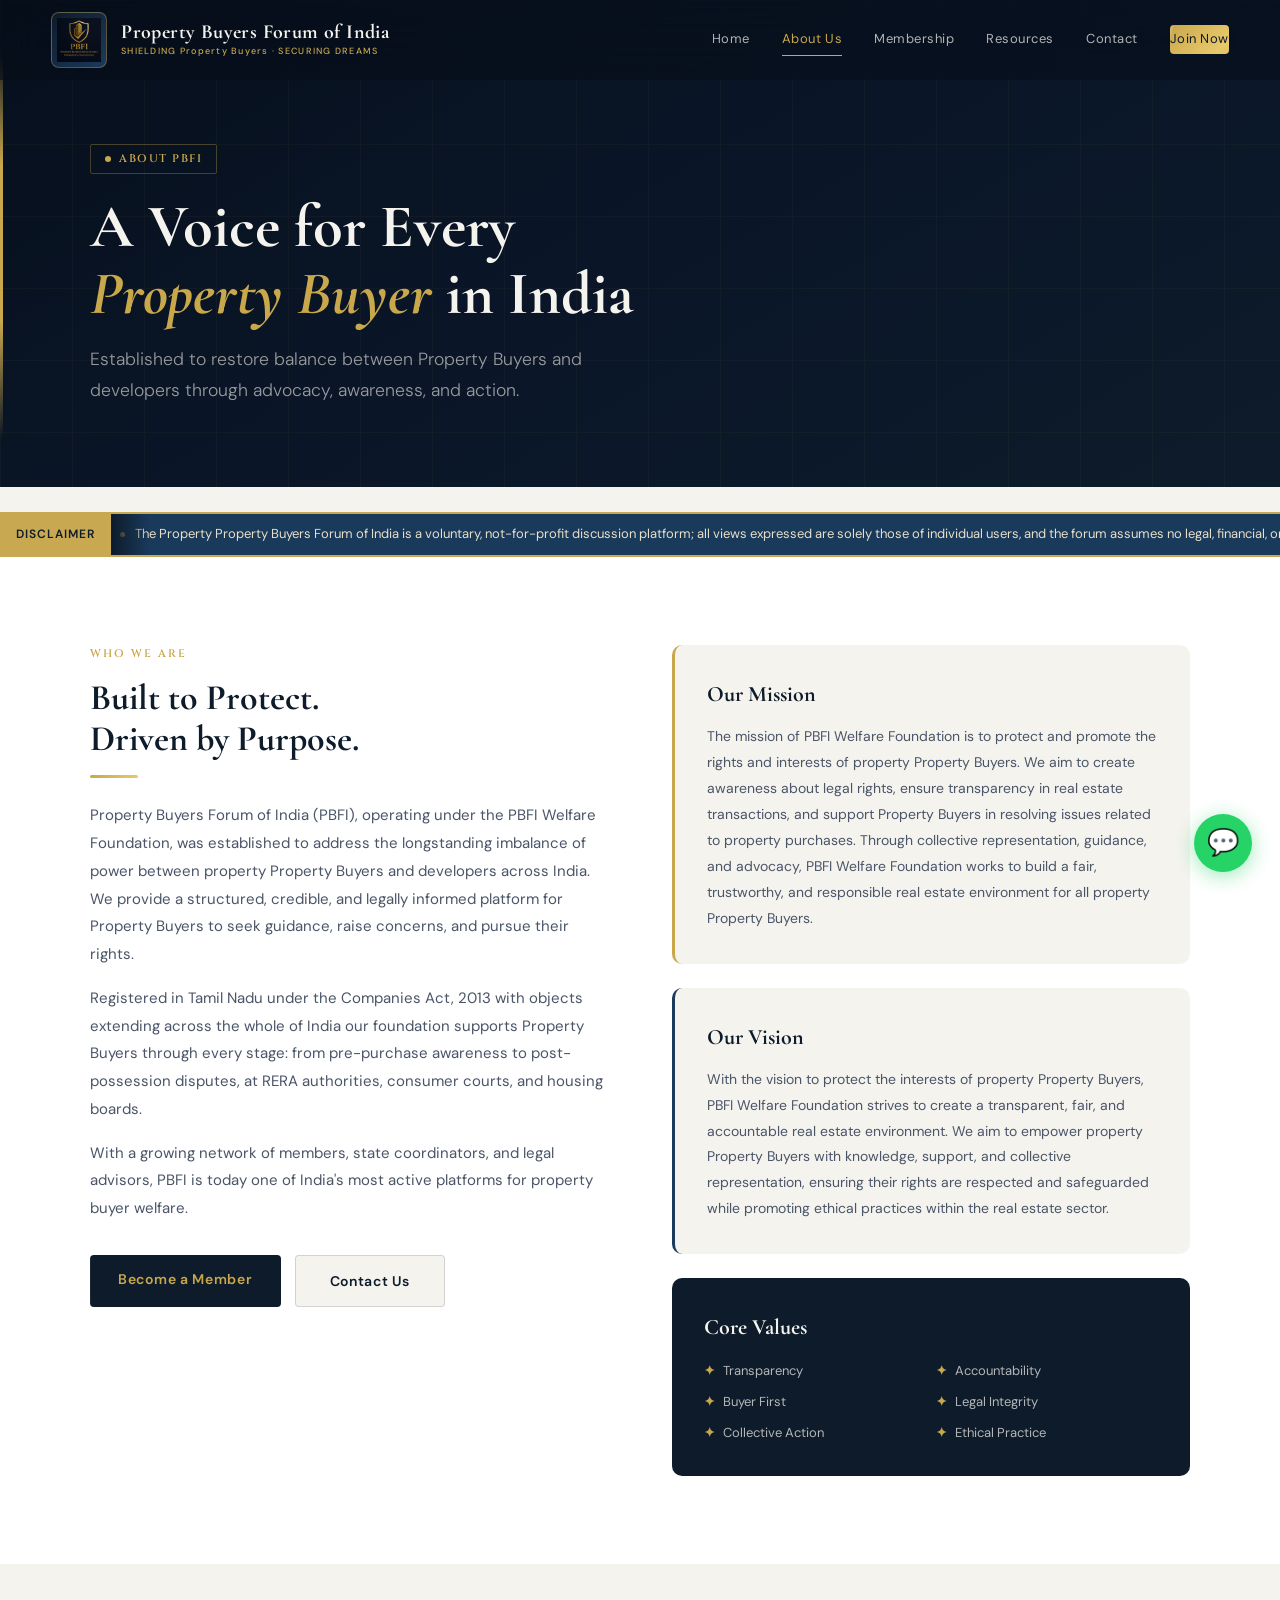
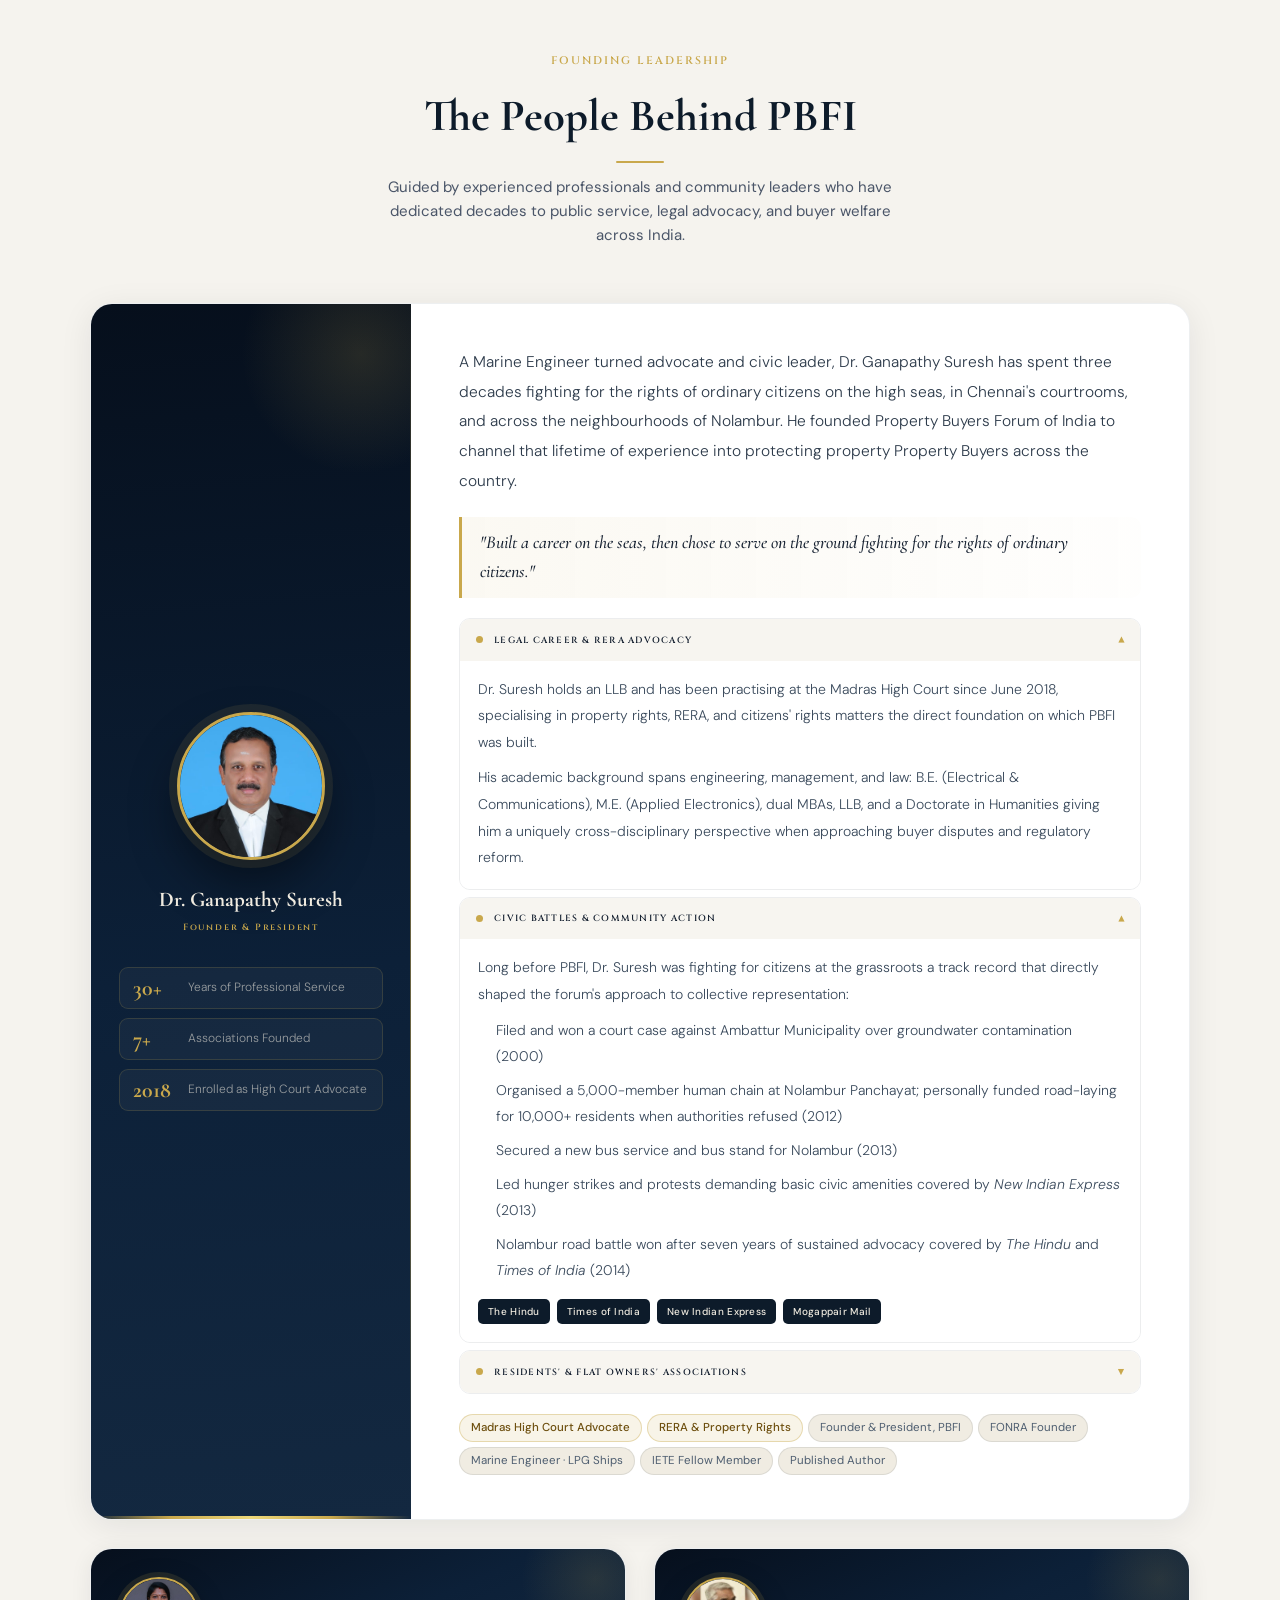
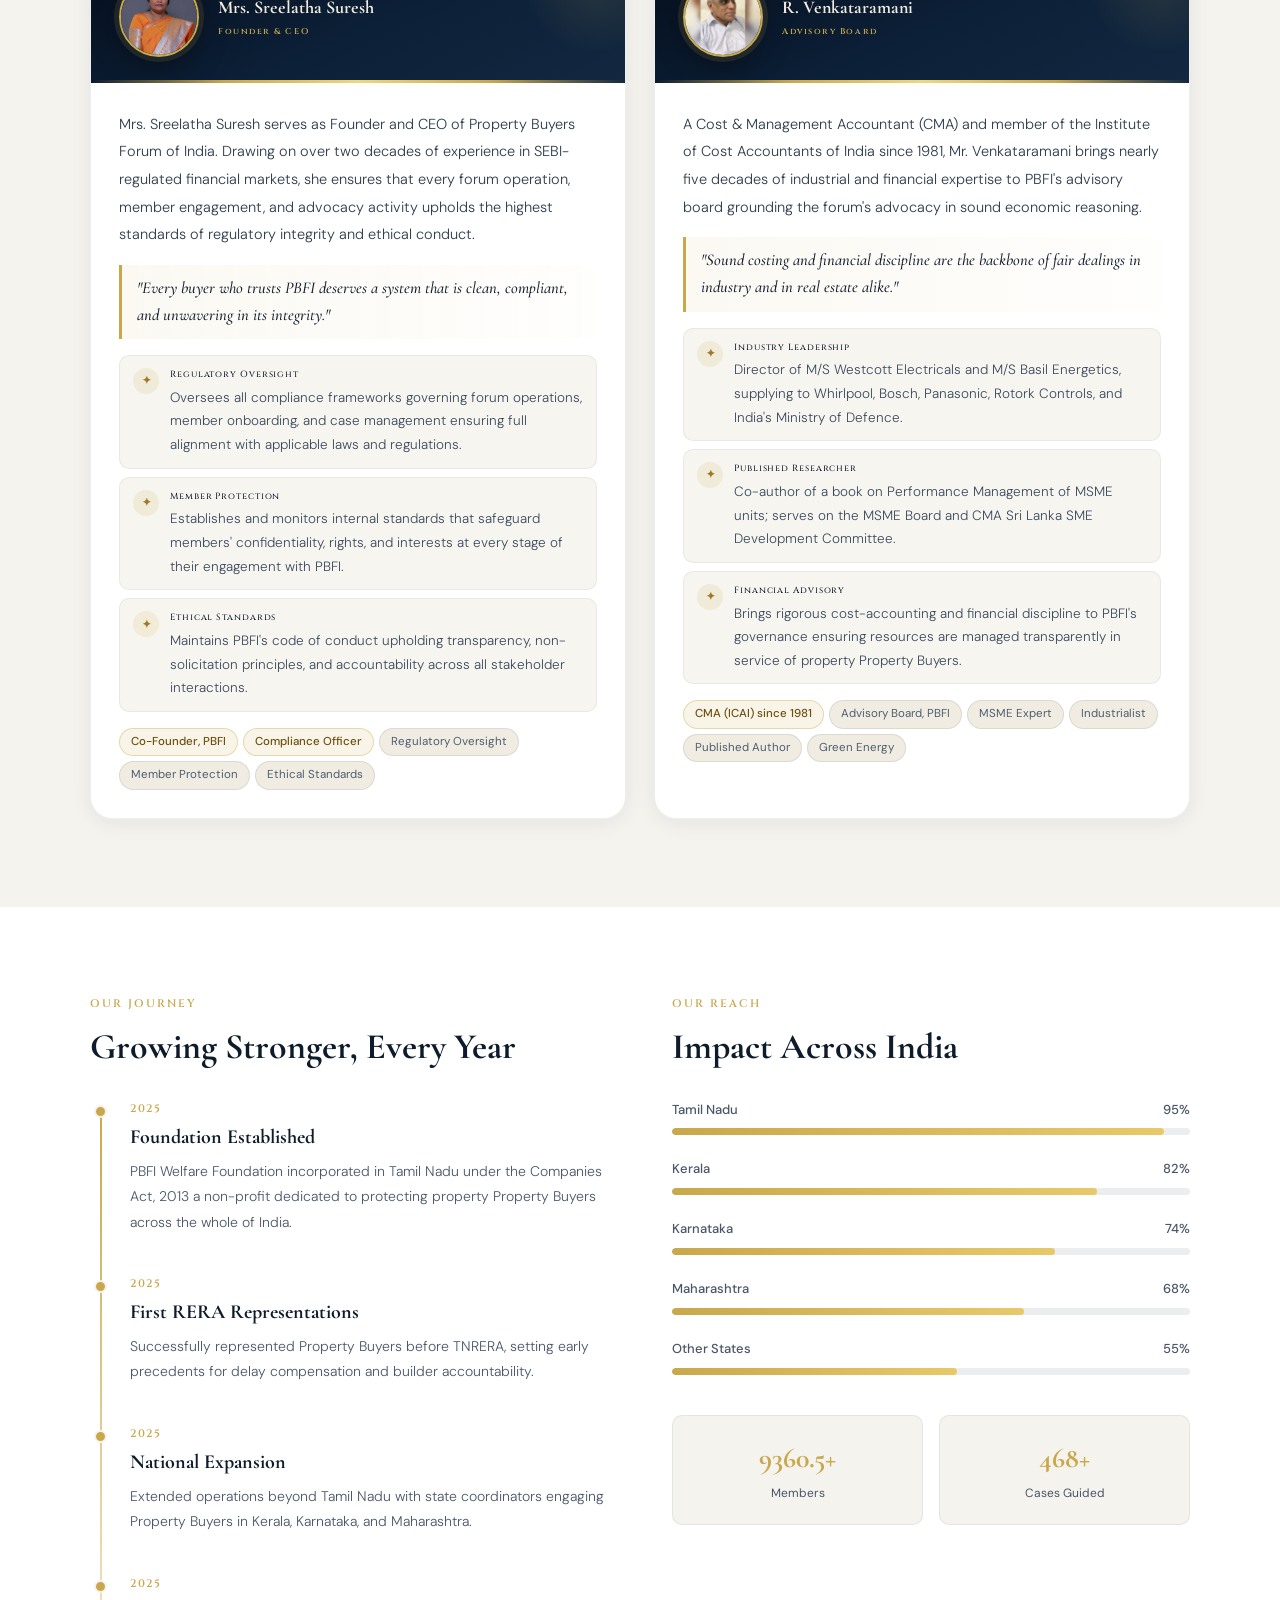
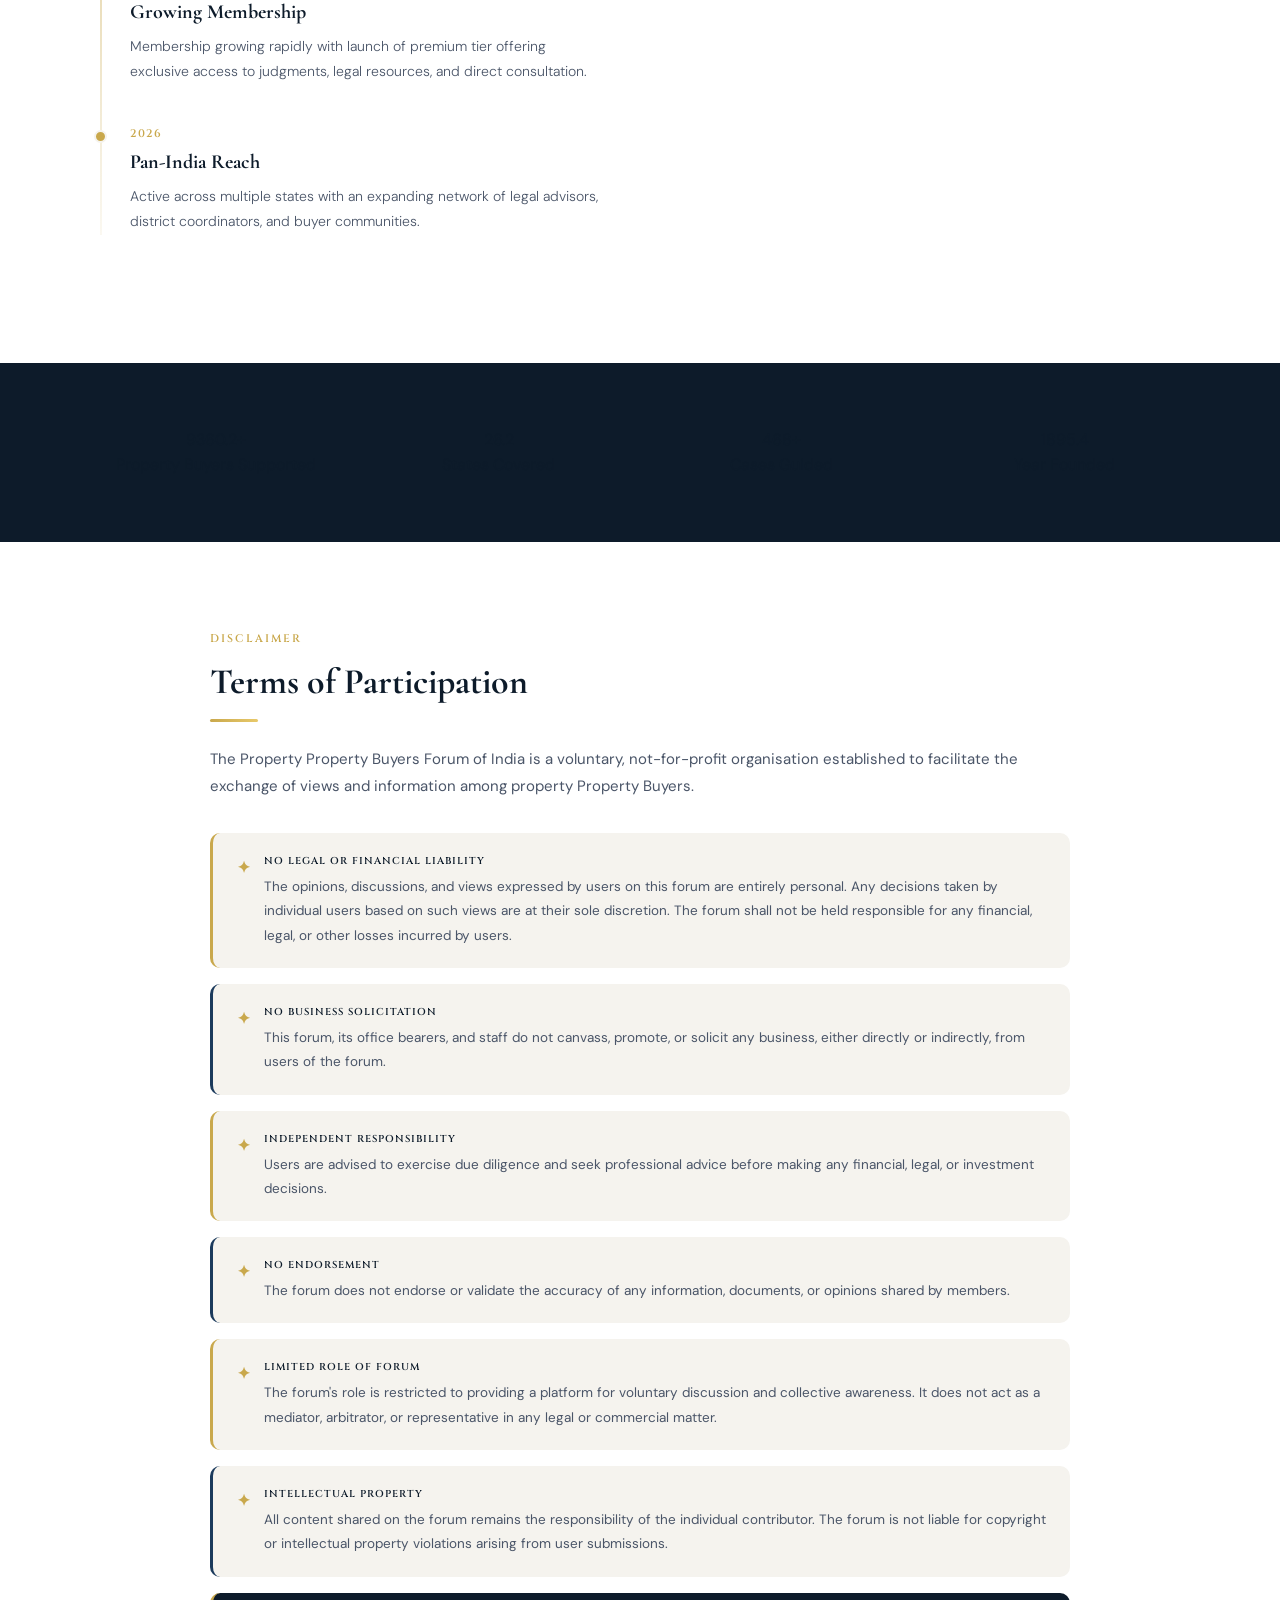
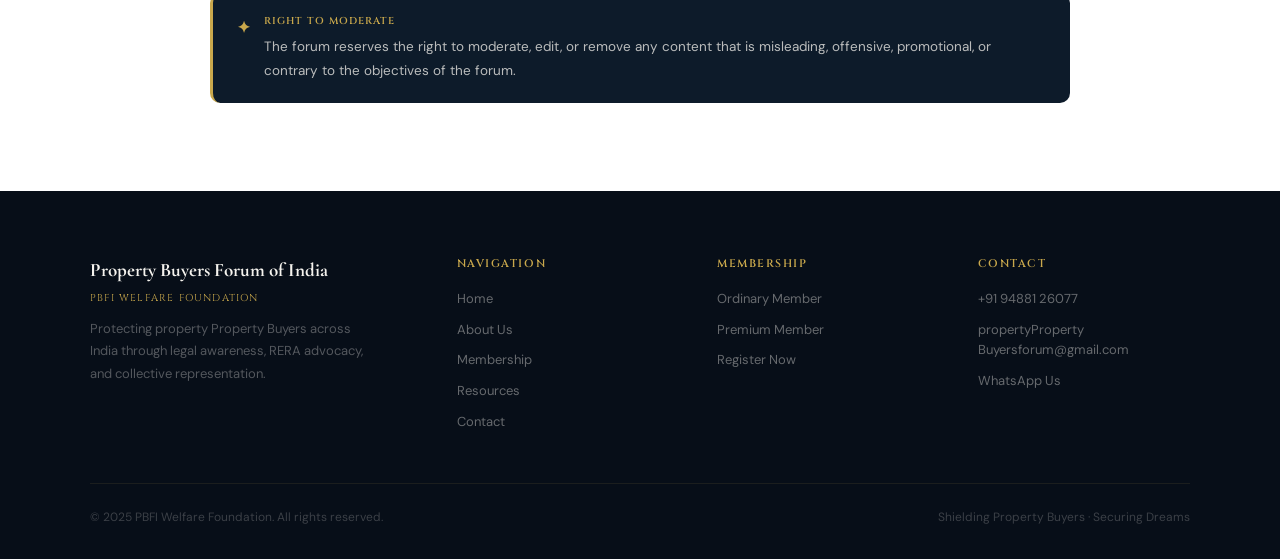
==== about.html @ b0cf288b "fix logo path" ====
<!DOCTYPE html>
<html lang="en">
<head>
  <meta charset="UTF-8">
  <meta name="viewport" content="width=device-width,initial-scale=1.0">
  <title>About Us  Property Buyers Forum of India | Our Mission, Vision & Leadership</title>
  <meta name="description" content="Learn about Property Buyers Forum of India (PBFI)  our mission to protect property Property Buyers, our founding leadership Dr. G. Suresh and Mrs. Sreelatha Suresh, and our journey since 2025.">
  <meta name="keywords" content="Property Buyers forum india about, PBFI founders, property buyer advocacy India, PBFI welfare foundation, Dr G Suresh, Sreelatha Suresh, RERA advocacy">
  <meta name="author" content="PBFI Welfare Foundation">
  <meta name="robots" content="index, follow">
  <link rel="canonical" href="https://www.Property Buyersforumofindia.org/about.html">
  <meta property="og:type" content="website">
  <meta property="og:title" content="About Property Buyers Forum of India  Our Mission & Leadership">
  <meta property="og:description" content="Established to restore balance between Property Buyers and developers  through advocacy, awareness, and action.">
  <meta property="og:url" content="https://www.Property Buyersforumofindia.org/about.html">
  <meta property="og:image" content="https://www.Property Buyersforumofindia.org/images/logo.png">
  <script type="application/ld+json">
  {"@context":"https://schema.org","@type":"AboutPage","name":"About Property Buyers Forum of India","url":"https://www.Property Buyersforumofindia.org/about.html","description":"Learn about PBFI's mission, vision, founding leadership, and journey to protect property Property Buyers across India.","mainEntity":{"@type":"Organization","name":"Property Buyers Forum of India","foundingDate":"2025","founders":[{"@type":"Person","name":"Dr. G. Suresh","jobTitle":"Founder & President"},{"@type":"Person","name":"Mrs. Sreelatha Suresh","jobTitle":"Founder & CEO"}]}}
  </script>

  <link rel="preconnect" href="https://fonts.googleapis.com">
  <link rel="preconnect" href="https://fonts.gstatic.com" crossorigin>
  <link href="https://fonts.googleapis.com/css2?family=Cormorant+Garamond:ital,wght@0,400;0,500;0,600;0,700;1,400;1,600&family=Cinzel:wght@400;600;700&family=DM+Sans:ital,opsz,wght@0,9..40,300;0,9..40,400;0,9..40,500;1,9..40,300&display=swap" rel="stylesheet">

  <link rel="stylesheet" href="style.css">

  <style>

    /* ── PROGRESS BARS ── */
    .progress-wrap { margin-bottom: 1.5rem; }
    .progress-label { display: flex; justify-content: space-between; font-size: 13px; color: #4A5568; margin-bottom: 8px; font-weight: 500; }
    .progress-track { height: 7px; background: rgba(13,27,42,0.08); border-radius: 4px; overflow: hidden; }
    .progress-bar-fill { height: 100%; border-radius: 4px; width: 0; background: linear-gradient(90deg, #C9A84C, #E8C96A); transition: width 1.6s ease; }

    /* ── TIMELINE ── */
    .timeline { position: relative; padding-left: 2.5rem; }
    .timeline::before { content: ''; position: absolute; left: 10px; top: 8px; bottom: 0; width: 2px; background: linear-gradient(180deg, #C9A84C 0%, rgba(201,168,76,0.08) 100%); }
    .timeline-item { position: relative; margin-bottom: 2.5rem; }
    .timeline-dot { position: absolute; left: -2.28rem; top: 5px; width: 13px; height: 13px; border-radius: 50%; background: #C9A84C; border: 2px solid #F5F3EE; }
    .timeline-year { font-family: 'Cinzel', serif; font-size: 11px; color: #C9A84C; font-weight: 600; letter-spacing: 0.1em; margin-bottom: 4px; }
    .timeline-title { font-family: 'Cormorant Garamond', serif; font-size: 20px; font-weight: 700; color: #0D1B2A; margin-bottom: 6px; }
    .timeline-text { font-family: 'DM Sans', sans-serif; font-size: 14px; font-weight: 300; color: #4A5568; line-height: 1.8; }

    /* ════════════════════════════════════════
       LEADERSHIP  COMPLETE REDESIGN
    ════════════════════════════════════════ */

    .leadership-wrap {
      max-width: 1160px;
      margin: 0 auto;
    }

    /* ─ DR. SURESH: Full-width featured card ─ */
    .card-featured {
      display: grid;
      grid-template-columns: 320px 1fr;
      background: #fff;
      border-radius: 22px;
      overflow: hidden;
      border: 1px solid rgba(13,27,42,0.07);
      box-shadow: 0 6px 32px rgba(13,27,42,0.08);
      margin-bottom: 1.75rem;
      transition: box-shadow 0.45s, transform 0.45s;
    }
    .card-featured:hover {
      box-shadow: 0 24px 64px rgba(13,27,42,0.16);
      transform: translateY(-4px);
    }

    /* Dark left panel */
    .cf-left {
      background: linear-gradient(175deg, #060F1C 0%, #0C2038 55%, #132840 100%);
      display: flex;
      flex-direction: column;
      align-items: center;
      justify-content: center;
      padding: 3rem 1.75rem;
      position: relative;
      overflow: hidden;
    }
    .cf-left::before {
      content: '';
      position: absolute;
      top: -80px; right: -80px;
      width: 260px; height: 260px;
      border-radius: 50%;
      background: radial-gradient(circle, rgba(201,168,76,0.16) 0%, transparent 65%);
      pointer-events: none;
    }
    .cf-left::after {
      content: '';
      position: absolute;
      right: 0; top: 0; bottom: 0;
      width: 1px;
      background: linear-gradient(180deg, transparent 0%, rgba(201,168,76,0.5) 30%, rgba(201,168,76,0.5) 70%, transparent 100%);
    }

    /* Gold bottom bar on featured */
    .cf-left-bar {
      position: absolute;
      bottom: 0; left: 0; right: 0;
      height: 3px;
      background: linear-gradient(90deg, transparent, #C9A84C, #EDD87A, #C9A84C, transparent);
    }

    .cf-photo {
      width: 148px;
      height: 148px;
      border-radius: 50%;
      border: 3px solid #C9A84C;
      overflow: hidden;
      position: relative; z-index: 1;
      box-shadow: 0 0 0 8px rgba(201,168,76,0.1), 0 24px 48px rgba(0,0,0,0.45);
      margin-bottom: 1.6rem;
      transition: transform 0.45s, box-shadow 0.45s;
    }
    .card-featured:hover .cf-photo {
      transform: scale(1.05);
      box-shadow: 0 0 0 8px rgba(201,168,76,0.22), 0 28px 56px rgba(0,0,0,0.55);
    }
    .cf-photo img { width: 100%; height: 100%; object-fit: cover; object-position: center top; }

    .cf-name {
      font-family: 'Cormorant Garamond', serif;
      font-size: 21px;
      font-weight: 700;
      color: #F0EBE0;
      text-align: center;
      line-height: 1.3;
      margin-bottom: 7px;
      position: relative; z-index: 1;
    }
    .cf-role {
      font-family: 'Cinzel', serif;
      font-size: 9px;
      font-weight: 600;
      letter-spacing: 0.2em;
      color: #C9A84C;
      text-align: center;
      margin-bottom: 2rem;
      position: relative; z-index: 1;
    }

    .cf-stats {
      display: flex;
      flex-direction: column;
      gap: 9px;
      width: 100%;
      position: relative; z-index: 1;
    }
    .cf-stat {
      display: flex;
      align-items: center;
      gap: 11px;
      background: rgba(255,255,255,0.04);
      border: 1px solid rgba(201,168,76,0.18);
      border-radius: 9px;
      padding: 9px 13px;
    }
    .cf-stat-val {
      font-family: 'Cormorant Garamond', serif;
      font-size: 22px;
      font-weight: 700;
      color: #C9A84C;
      min-width: 44px;
      line-height: 1;
    }
    .cf-stat-lbl {
      font-family: 'DM Sans', sans-serif;
      font-size: 12px;
      font-weight: 300;
      color: rgba(240,235,224,0.6);
      line-height: 1.4;
    }

    /* Right content panel */
    .cf-right {
      padding: 2.75rem 3rem;
      display: flex;
      flex-direction: column;
      gap: 1.25rem;
    }

    .cf-intro {
      font-family: 'DM Sans', sans-serif;
      font-size: 15.5px;
      font-weight: 300;
      color: #2C3A4A;
      line-height: 1.92;
      margin: 0;
    }

    .cf-pull {
      border-left: 3px solid #C9A84C;
      padding: 11px 18px;
      background: linear-gradient(90deg, rgba(201,168,76,0.07), rgba(201,168,76,0.01));
      border-radius: 0 10px 10px 0;
      font-family: 'Cormorant Garamond', serif;
      font-size: 18px;
      font-weight: 500;
      font-style: italic;
      color: #152030;
      line-height: 1.65;
      margin: 0;
    }

    /* Accordion */
    .acc-wrap { display: flex; flex-direction: column; gap: 7px; margin: 0; }

    .acc-item {
      border: 1px solid rgba(13,27,42,0.08);
      border-radius: 11px;
      overflow: hidden;
    }
    .acc-header {
      display: flex;
      align-items: center;
      gap: 11px;
      padding: 12px 16px;
      background: #F7F5F0;
      cursor: pointer;
      user-select: none;
      transition: background 0.2s;
    }
    .acc-header:hover { background: #EEE9DC; }

    .acc-dot {
      width: 7px; height: 7px;
      border-radius: 50%;
      background: #C9A84C;
      flex-shrink: 0;
    }
    .acc-title {
      font-family: 'Cinzel', serif;
      font-size: 9px;
      font-weight: 600;
      letter-spacing: 0.14em;
      color: #152030;
      flex: 1;
    }
    .acc-chevron {
      font-size: 11px;
      color: #C9A84C;
      font-weight: 700;
      transition: transform 0.35s ease;
      display: inline-block;
    }
    .acc-chevron.open { transform: rotate(180deg); }

    .acc-body {
      max-height: 0;
      overflow: hidden;
      transition: max-height 0.42s ease;
      background: #fff;
    }
    .acc-body.open { max-height: 700px; }

    .acc-inner {
      padding: 15px 18px 18px;
      font-family: 'DM Sans', sans-serif;
      font-size: 14px;
      font-weight: 300;
      color: #3A4A5C;
      line-height: 1.9;
    }
    .acc-inner ul { margin: 8px 0 0 18px; padding: 0; }
    .acc-inner ul li { margin-bottom: 7px; }
    .acc-inner p { margin: 0 0 9px; }
    .acc-inner p:last-child { margin: 0; }
    .acc-inner strong { font-weight: 500; color: #152030; }
    .acc-inner em { font-style: italic; }

    .mbadge {
      display: inline-block;
      font-family: 'DM Sans', sans-serif;
      font-size: 10px;
      font-weight: 500;
      padding: 3px 10px;
      border-radius: 5px;
      background: #0D1B2A;
      color: #F0EBE0;
      margin: 3px 3px 0 0;
      letter-spacing: 0.03em;
    }

    /* Tags */
    .tag-row { display: flex; flex-wrap: wrap; gap: 5px; margin: 0; }
    .tag {
      font-family: 'DM Sans', sans-serif;
      font-size: 11.5px;
      font-weight: 400;
      padding: 4px 11px;
      border-radius: 20px;
      background: #F0ECE2;
      color: #4E5E70;
      border: 1px solid rgba(13,27,42,0.09);
    }
    .tag-gold {
      background: rgba(201,168,76,0.13);
      color: #6E5010;
      border-color: rgba(201,168,76,0.38);
      font-weight: 500;
    }

    /* ─ LOWER ROW: side-by-side cards ─ */
    .cards-row {
      display: grid;
      grid-template-columns: 1fr 1fr;
      gap: 1.75rem;
    }

    .card-side {
      background: #fff;
      border-radius: 22px;
      overflow: hidden;
      border: 1px solid rgba(13,27,42,0.07);
      box-shadow: 0 4px 22px rgba(13,27,42,0.07);
      display: flex;
      flex-direction: column;
      transition: box-shadow 0.45s, transform 0.45s;
    }
    .card-side:hover {
      box-shadow: 0 18px 52px rgba(13,27,42,0.15);
      transform: translateY(-4px);
    }

    /* Top dark band */
    .cs-top {
      background: linear-gradient(155deg, #060F1C 0%, #0C2038 55%, #132840 100%);
      padding: 1.75rem 1.75rem 1.6rem;
      display: flex;
      align-items: center;
      gap: 1.2rem;
      position: relative;
      overflow: hidden;
    }
    .cs-top::before {
      content: '';
      position: absolute;
      top: -50px; right: -50px;
      width: 160px; height: 160px;
      border-radius: 50%;
      background: radial-gradient(circle, rgba(201,168,76,0.14) 0%, transparent 65%);
      pointer-events: none;
    }
    .cs-top::after {
      content: '';
      position: absolute;
      bottom: 0; left: 0; right: 0;
      height: 3px;
      background: linear-gradient(90deg, transparent, #C9A84C, #EDD87A, #C9A84C, transparent);
    }

    .cs-photo {
      width: 80px; height: 80px;
      border-radius: 50%;
      border: 2.5px solid #C9A84C;
      overflow: hidden;
      flex-shrink: 0;
      box-shadow: 0 0 0 5px rgba(201,168,76,0.13), 0 10px 28px rgba(0,0,0,0.38);
      position: relative; z-index: 1;
      transition: transform 0.45s, box-shadow 0.45s;
    }
    .card-side:hover .cs-photo {
      transform: scale(1.07);
      box-shadow: 0 0 0 5px rgba(201,168,76,0.28), 0 14px 32px rgba(0,0,0,0.5);
    }
    .cs-photo img { width: 100%; height: 100%; object-fit: cover; object-position: center top; }
    .cs-photo span { display: flex; align-items: center; justify-content: center; width: 100%; height: 100%; font-family: 'Cormorant Garamond', serif; font-size: 26px; font-weight: 700; color: #C9A84C; }

    .cs-nameblock { position: relative; z-index: 1; }
    .cs-name {
      font-family: 'Cormorant Garamond', serif;
      font-size: 18px;
      font-weight: 700;
      color: #F0EBE0;
      line-height: 1.3;
      margin-bottom: 6px;
    }
    .cs-role {
      font-family: 'Cinzel', serif;
      font-size: 8.5px;
      font-weight: 600;
      letter-spacing: 0.18em;
      color: #C9A84C;
    }

    /* Body */
    .cs-body {
      padding: 1.75rem;
      display: flex;
      flex-direction: column;
      gap: 1rem;
      flex: 1;
    }

    .cs-bio {
      font-family: 'DM Sans', sans-serif;
      font-size: 14.5px;
      font-weight: 300;
      color: #2C3A4A;
      line-height: 1.9;
      margin: 0;
    }

    .cs-pull {
      border-left: 3px solid #C9A84C;
      padding: 10px 15px;
      background: linear-gradient(90deg, rgba(201,168,76,0.07), rgba(201,168,76,0.01));
      border-radius: 0 9px 9px 0;
      font-family: 'Cormorant Garamond', serif;
      font-size: 16.5px;
      font-weight: 500;
      font-style: italic;
      color: #152030;
      line-height: 1.65;
    }

    /* Highlight bullets */
    .cs-highlights { display: flex; flex-direction: column; gap: 8px; }

    .hl-row {
      display: flex;
      align-items: flex-start;
      gap: 11px;
      padding: 11px 13px;
      background: #F7F5F0;
      border-radius: 10px;
      border: 1px solid rgba(13,27,42,0.06);
    }
    .hl-icon {
      width: 26px; height: 26px;
      border-radius: 50%;
      background: rgba(201,168,76,0.14);
      display: flex;
      align-items: center;
      justify-content: center;
      flex-shrink: 0;
      font-size: 11px;
      color: #A07828;
      font-weight: 700;
      margin-top: 1px;
    }
    .hl-text {
      font-family: 'DM Sans', sans-serif;
      font-size: 13.5px;
      font-weight: 300;
      color: #3A4A5C;
      line-height: 1.75;
    }
    .hl-text strong {
      font-weight: 500;
      color: #152030;
      display: block;
      font-family: 'Cinzel', serif;
      font-size: 9px;
      letter-spacing: 0.1em;
      margin-bottom: 3px;
    }

    /* Responsive */
    @media (max-width: 960px) {
      .card-featured { grid-template-columns: 1fr; }
      .cf-left { padding: 2rem 1.75rem; flex-direction: row; justify-content: flex-start; gap: 1.5rem; }
      .cf-left::after { display: none; }
      .cf-left-bar { display: none; }
      .cf-photo { width: 90px; height: 90px; margin-bottom: 0; }
      .cf-name { text-align: left; font-size: 18px; }
      .cf-role { text-align: left; margin-bottom: 0; }
      .cf-stats { display: none; }
      .cf-right { padding: 1.75rem; }
      .cards-row { grid-template-columns: 1fr; }
    }
  </style>
</head>
<body>

<div id="page-transition">
  <div class="pt-logo"><img src="./images/logo.png" alt="PBFI Logo"></div>
  <div class="pt-text">SHIELDING Property Buyers · SECURING DREAMS</div>
</div>

<nav class="navbar">
  <a href="index.html" class="navbar-logo">
    <div class="navbar-logo-icon"><img src="./images/logo.png" alt="Property Buyers Forum of India Logo"></div>
    <div>
      <div class="navbar-brand-name">Property Buyers Forum of India</div>
      <div class="navbar-brand-tag">SHIELDING Property Buyers · SECURING DREAMS</div>
    </div>
  </a>
  <div class="navbar-links">
    <a href="index.html">Home</a>
    <a href="about.html" class="active">About Us</a>
    <a href="membership.html">Membership</a>
    <a href="resources.html">Resources</a>
    <a href="contact.html">Contact</a>
    <a href="membership.html" class="navbar-cta">Join Now</a>
  </div>
</nav>

<!-- PAGE HERO -->
<div class="page-hero">
  <div class="page-hero-bg"></div>
  <div class="page-hero-bar"></div>
  <div class="page-hero-inner">
    <div class="page-hero-eyebrow fade-in"><span></span><p>ABOUT PBFI</p></div>
    <h1 class="fade-up delay-1">A Voice for Every<br><em>Property Buyer</em> in India</h1>
    <p class="subtitle fade-up delay-2">Established to restore balance between Property Buyers and developers  through advocacy, awareness, and action.</p>
  </div>
</div>
<br>
<style>
  .ticker-wrap {
    width: 100%;
    background: #1a3a5c;
    border-top: 2px solid #c8a951;
    border-bottom: 2px solid #c8a951;
    padding: 10px 0;
    overflow: hidden;
    position: relative;
  }
  .ticker-label {
    position: absolute;
    left: 0; top: 0;
    height: 100%;
    background: #c8a951;
    color: #0D1B2A;
    font-size: 12px;
    font-weight: 600;
    letter-spacing: 0.08em;
    padding: 0 16px;
    display: flex;
    align-items: center;
    z-index: 2;
    text-transform: uppercase;
    white-space: nowrap;
  }
  .ticker-fade-left {
    position: absolute;
    left: 110px; top: 0;
    width: 40px; height: 100%;
    background: linear-gradient(to right, #0D1B2A, transparent);
    z-index: 1;
  }
  .ticker-track {
    display: flex;
    white-space: nowrap;
    animation: ticker-scroll 8s linear infinite;
    padding-left: 120px;
  }
  .ticker-track:hover { animation-play-state: paused; }
  .ticker-text {
    font-size: 13px;
    color: #e8dfc8;
    padding-right: 80px;
    display: inline-flex;
    align-items: center;
  }
  .ticker-dot {
    display: inline-block;
    width: 5px; height: 5px;
    background: #c8a951;
    border-radius: 50%;
    margin-right: 10px;
    flex-shrink: 0;
  }
  @keyframes ticker-scroll {
    0%   { transform: translateX(0); }
    100% { transform: translateX(-50%); }
  }
</style>

<div class="ticker-wrap">
  <div class="ticker-label">Disclaimer</div>
  <div class="ticker-fade-left"></div>
  <div class="ticker-track">
    <span class="ticker-text">
      <span class="ticker-dot"></span>
      The Property Property Buyers Forum of India is a voluntary, not-for-profit discussion platform; all views expressed are solely those of individual users, and the forum assumes no legal, financial, or other liability arising from reliance on such information.
    </span>
    <span class="ticker-text">
      <span class="ticker-dot"></span>
      The Property Property Buyers Forum of India is a voluntary, not-for-profit discussion platform; all views expressed are solely those of individual users, and the forum assumes no legal, financial, or other liability arising from reliance on such information.
    </span>
  </div>
</div>
<!-- WHO WE ARE -->
<section class="section section-white">
  <div class="section-inner">
    <div class="grid-2" style="align-items:start;gap:4rem">
      <div class="reveal reveal-left">
        <span style="font-family:'Cinzel',serif;color:#C9A84C;font-size:11px;letter-spacing:0.18em;font-weight:600;display:block;margin-bottom:14px">WHO WE ARE</span>
        <h2 style="font-family:'Cormorant Garamond',serif;font-size:clamp(1.8rem,2.8vw,2.6rem);margin-bottom:1rem;line-height:1.15">Built to Protect.<br>Driven by Purpose.</h2>
        <div class="gold-divider"></div>
        <p style="font-size:15px;color:#4A5568;line-height:1.85;margin-bottom:1rem">Property Buyers Forum of India (PBFI), operating under the PBFI Welfare Foundation, was established to address the longstanding imbalance of power between property Property Buyers and developers across India. We provide a structured, credible, and legally informed platform for Property Buyers to seek guidance, raise concerns, and pursue their rights.</p>
        <p style="font-size:15px;color:#4A5568;line-height:1.85;margin-bottom:1rem">Registered in Tamil Nadu under the Companies Act, 2013  with objects extending across the whole of India  our foundation supports Property Buyers through every stage: from pre-purchase awareness to post-possession disputes, at RERA authorities, consumer courts, and housing boards.</p>
        <p style="font-size:15px;color:#4A5568;line-height:1.85">With a growing network of members, state coordinators, and legal advisors, PBFI is today one of India's most active platforms for property buyer welfare.</p>
        <div style="margin-top:2rem;display:flex;gap:14px;flex-wrap:wrap">
          <a href="membership.html" class="btn btn-navy">Become a Member</a>
          <a href="contact.html" class="btn" style="background:#F5F3EE;color:#0D1B2A;border:1px solid rgba(13,27,42,0.15);padding:14px 34px;font-size:14px;font-weight:600;border-radius:4px">Contact Us</a>
        </div>
      </div>
      <div class="reveal reveal-right">
        <div style="background:#F5F3EE;border-radius:10px;padding:2rem;border-left:3px solid #C9A84C;margin-bottom:1.5rem">
          <h3 style="font-family:'Cormorant Garamond',serif;font-size:22px;color:#0D1B2A;margin-bottom:12px">Our Mission</h3>
          <p style="font-size:14px;color:#4A5568;line-height:1.85">The mission of PBFI Welfare Foundation is to protect and promote the rights and interests of property Property Buyers. We aim to create awareness about legal rights, ensure transparency in real estate transactions, and support Property Buyers in resolving issues related to property purchases. Through collective representation, guidance, and advocacy, PBFI Welfare Foundation works to build a fair, trustworthy, and responsible real estate environment for all property Property Buyers.</p>
        </div>
        <div style="background:#F5F3EE;border-radius:10px;padding:2rem;border-left:3px solid #1B3A5C;margin-bottom:1.5rem">
          <h3 style="font-family:'Cormorant Garamond',serif;font-size:22px;color:#0D1B2A;margin-bottom:12px">Our Vision</h3>
          <p style="font-size:14px;color:#4A5568;line-height:1.85">With the vision to protect the interests of property Property Buyers, PBFI Welfare Foundation strives to create a transparent, fair, and accountable real estate environment. We aim to empower property Property Buyers with knowledge, support, and collective representation, ensuring their rights are respected and safeguarded while promoting ethical practices within the real estate sector.</p>
        </div>
        <div style="background:#0D1B2A;border-radius:10px;padding:2rem">
          <h3 style="font-family:'Cormorant Garamond',serif;font-size:22px;color:#F5F3EE;margin-bottom:16px">Core Values</h3>
          <div style="display:grid;grid-template-columns:1fr 1fr;gap:10px">
            <div style="display:flex;align-items:center;gap:8px;font-size:13px;color:rgba(245,243,238,0.72)"><span style="color:#C9A84C;font-weight:700">✦</span> Transparency</div>
            <div style="display:flex;align-items:center;gap:8px;font-size:13px;color:rgba(245,243,238,0.72)"><span style="color:#C9A84C;font-weight:700">✦</span> Accountability</div>
            <div style="display:flex;align-items:center;gap:8px;font-size:13px;color:rgba(245,243,238,0.72)"><span style="color:#C9A84C;font-weight:700">✦</span> Buyer First</div>
            <div style="display:flex;align-items:center;gap:8px;font-size:13px;color:rgba(245,243,238,0.72)"><span style="color:#C9A84C;font-weight:700">✦</span> Legal Integrity</div>
            <div style="display:flex;align-items:center;gap:8px;font-size:13px;color:rgba(245,243,238,0.72)"><span style="color:#C9A84C;font-weight:700">✦</span> Collective Action</div>
            <div style="display:flex;align-items:center;gap:8px;font-size:13px;color:rgba(245,243,238,0.72)"><span style="color:#C9A84C;font-weight:700">✦</span> Ethical Practice</div>
          </div>
        </div>
      </div>
    </div>
  </div>
</section>

<!-- ════════════════════════════════════════
     LEADERSHIP
════════════════════════════════════════ -->
<section class="section section-cream">
  <div class="section-inner">
    <div class="section-header reveal">
      <span class="eyebrow">FOUNDING LEADERSHIP</span>
      <h2>The People Behind PBFI</h2>
      <p>Guided by experienced professionals and community leaders who have dedicated decades to public service, legal advocacy, and buyer welfare across India.</p>
    </div>

    <div class="leadership-wrap">

      <!-- ══ DR. GANAPATHY SURESH ══ -->
      <div class="card-featured reveal reveal-d1">

        <div class="cf-left">
          <div class="cf-left-bar"></div>
          <div class="cf-photo">
            <img src="./images/suresh.jpeg" alt="Dr. Ganapathy Suresh  Founder & President, Property Buyers Forum of India">
          </div>
          <p class="cf-name">Dr. Ganapathy Suresh</p>
          <p class="cf-role">Founder &amp; President</p>
          <div class="cf-stats">
            <div class="cf-stat">
              <div class="cf-stat-val">30+</div>
              <div class="cf-stat-lbl">Years of Professional Service</div>
            </div>
            <div class="cf-stat">
              <div class="cf-stat-val">7+</div>
              <div class="cf-stat-lbl">Associations Founded</div>
            </div>
            <div class="cf-stat">
              <div class="cf-stat-val">2018</div>
              <div class="cf-stat-lbl">Enrolled as High Court Advocate</div>
            </div>
          </div>
        </div>

        <div class="cf-right">

          <p class="cf-intro">A Marine Engineer turned advocate and civic leader, Dr. Ganapathy Suresh has spent three decades fighting for the rights of ordinary citizens  on the high seas, in Chennai's courtrooms, and across the neighbourhoods of Nolambur. He founded Property Buyers Forum of India to channel that lifetime of experience into protecting property Property Buyers across the country.</p>

          <div class="cf-pull">"Built a career on the seas, then chose to serve on the ground  fighting for the rights of ordinary citizens."</div>

          <div class="acc-wrap">

            <div class="acc-item">
              <div class="acc-header" onclick="toggleAcc(this)">
                <span class="acc-dot"></span>
                <span class="acc-title">LEGAL CAREER &amp; RERA ADVOCACY</span>
                <span class="acc-chevron open">▾</span>
              </div>
              <div class="acc-body open">
                <div class="acc-inner">
                  <p>Dr. Suresh holds an LLB and has been practising at the Madras High Court since June 2018, specialising in property rights, RERA, and citizens' rights matters  the direct foundation on which PBFI was built.</p>
                  <p>His academic background spans engineering, management, and law: B.E. (Electrical &amp; Communications), M.E. (Applied Electronics), dual MBAs, LLB, and a Doctorate in Humanities  giving him a uniquely cross-disciplinary perspective when approaching buyer disputes and regulatory reform.</p>
                </div>
              </div>
            </div>

            <div class="acc-item">
              <div class="acc-header" onclick="toggleAcc(this)">
                <span class="acc-dot"></span>
                <span class="acc-title">CIVIC BATTLES &amp; COMMUNITY ACTION</span>
                <span class="acc-chevron open">▾</span>
              </div>
              <div class="acc-body open">
                <div class="acc-inner">
                  <p>Long before PBFI, Dr. Suresh was fighting for citizens at the grassroots  a track record that directly shaped the forum's approach to collective representation:</p>
                  <ul>
                    <li>Filed and won a court case against Ambattur Municipality over groundwater contamination (2000)</li>
                    <li>Organised a 5,000-member human chain at Nolambur Panchayat; personally funded road-laying for 10,000+ residents when authorities refused (2012)</li>
                    <li>Secured a new bus service and bus stand for Nolambur (2013)</li>
                    <li>Led hunger strikes and protests demanding basic civic amenities  covered by <em>New Indian Express</em> (2013)</li>
                    <li>Nolambur road battle won after seven years of sustained advocacy  covered by <em>The Hindu</em> and <em>Times of India</em> (2014)</li>
                  </ul>
                  <div style="margin-top:12px">
                    <span class="mbadge">The Hindu</span>
                    <span class="mbadge">Times of India</span>
                    <span class="mbadge">New Indian Express</span>
                    <span class="mbadge">Mogappair Mail</span>
                  </div>
                </div>
              </div>
            </div>

            <div class="acc-item">
              <div class="acc-header" onclick="toggleAcc(this)">
                <span class="acc-dot"></span>
                <span class="acc-title">RESIDENTS' &amp; FLAT OWNERS' ASSOCIATIONS</span>
                <span class="acc-chevron">▾</span>
              </div>
              <div class="acc-body">
                <div class="acc-inner">
                  <p>Dr. Suresh's direct experience managing flat owners' and residents' associations gives PBFI its deep understanding of post-possession buyer concerns:</p>
                  <ul>
                    <li>Founder President  Federation of Orchid Springss Residents Associations (FOSRA)</li>
                    <li>Founder President  Pine Flat Owners' Welfare Association</li>
                    <li>Founder President  Gokulam Flat Owners' Welfare Association</li>
                    <li>Founder President  Federation of Nolambur Residents Associations (FONRA)</li>
                    <li>Hony. Secretary &amp; President  JBN Flat Owners' Welfare Association (944 flats)</li>
                    <li>Founder Member  Forum of United Chennai Societal Services (FOCUSS)</li>
                  </ul>
                </div>
              </div>
            </div>

          </div><!-- /acc-wrap -->

          <div class="tag-row">
            <span class="tag tag-gold">Madras High Court Advocate</span>
            <span class="tag tag-gold">RERA &amp; Property Rights</span>
            <span class="tag">Founder &amp; President, PBFI</span>
            <span class="tag">FONRA Founder</span>
            <span class="tag">Marine Engineer · LPG Ships</span>
            <span class="tag">IETE Fellow Member</span>
            <span class="tag">Published Author</span>
          </div>

        </div>
      </div><!-- /card-featured -->


      <!-- ══ LOWER ROW ══ -->
      <div class="cards-row">

        <!-- MRS. Sreelatha Suresh -->
        <div class="card-side reveal reveal-d2">
          <div class="cs-top">
            <div class="cs-photo">
              <img src="./images/sreelatha.jpeg" alt="Mrs. Sreelatha Suresh  Founder & CEO, PBFI">
            </div>
            <div class="cs-nameblock">
              <div class="cs-name">Mrs. Sreelatha Suresh</div>
              <div class="cs-role">Founder &amp; CEO</div>
            </div>
          </div>
          <div class="cs-body">
            <p class="cs-bio">Mrs. Sreelatha Suresh serves as Founder and CEO of Property Buyers Forum of India. Drawing on over two decades of experience in SEBI-regulated financial markets, she ensures that every forum operation, member engagement, and advocacy activity upholds the highest standards of regulatory integrity and ethical conduct.</p>
            <div class="cs-pull">"Every buyer who trusts PBFI deserves a system that is clean, compliant, and unwavering in its integrity."</div>
            <div class="cs-highlights">
              <div class="hl-row">
                <div class="hl-icon">✦</div>
                <div class="hl-text">
                  <strong>Regulatory Oversight</strong>
                  Oversees all compliance frameworks governing forum operations, member onboarding, and case management  ensuring full alignment with applicable laws and regulations.
                </div>
              </div>
              <div class="hl-row">
                <div class="hl-icon">✦</div>
                <div class="hl-text">
                  <strong>Member Protection</strong>
                  Establishes and monitors internal standards that safeguard members' confidentiality, rights, and interests at every stage of their engagement with PBFI.
                </div>
              </div>
              <div class="hl-row">
                <div class="hl-icon">✦</div>
                <div class="hl-text">
                  <strong>Ethical Standards</strong>
                  Maintains PBFI's code of conduct  upholding transparency, non-solicitation principles, and accountability across all stakeholder interactions.
                </div>
              </div>
            </div>
            <div class="tag-row">
              <span class="tag tag-gold">Co-Founder, PBFI</span>
              <span class="tag tag-gold">Compliance Officer</span>
              <span class="tag">Regulatory Oversight</span>
              <span class="tag">Member Protection</span>
              <span class="tag">Ethical Standards</span>
            </div>
          </div>
        </div>

        <!-- R. VENKATARAMANI -->
        <div class="card-side reveal reveal-d3">
          <div class="cs-top">
            <div class="cs-photo">
              <img src="./images/venkat.jpeg" alt="R. Venkataramani  Advisory Board, PBFI">
            </div>
            <div class="cs-nameblock">
              <div class="cs-name">R. Venkataramani</div>
              <div class="cs-role">Advisory Board</div>
            </div>
          </div>
          <div class="cs-body">
            <p class="cs-bio">A Cost &amp; Management Accountant (CMA) and member of the Institute of Cost Accountants of India since 1981, Mr. Venkataramani brings nearly five decades of industrial and financial expertise to PBFI's advisory board  grounding the forum's advocacy in sound economic reasoning.</p>
            <div class="cs-pull">"Sound costing and financial discipline are the backbone of fair dealings  in industry and in real estate alike."</div>
            <div class="cs-highlights">
              <div class="hl-row">
                <div class="hl-icon">✦</div>
                <div class="hl-text">
                  <strong>Industry Leadership</strong>
                  Director of M/S Westcott Electricals and M/S Basil Energetics, supplying to Whirlpool, Bosch, Panasonic, Rotork Controls, and India's Ministry of Defence.
                </div>
              </div>
              <div class="hl-row">
                <div class="hl-icon">✦</div>
                <div class="hl-text">
                  <strong>Published Researcher</strong>
                  Co-author of a book on Performance Management of MSME units; serves on the MSME Board and CMA Sri Lanka SME Development Committee.
                </div>
              </div>
              <div class="hl-row">
                <div class="hl-icon">✦</div>
                <div class="hl-text">
                  <strong>Financial Advisory</strong>
                  Brings rigorous cost-accounting and financial discipline to PBFI's governance  ensuring resources are managed transparently in service of property Property Buyers.
                </div>
              </div>
            </div>
            <div class="tag-row">
              <span class="tag tag-gold">CMA (ICAI) since 1981</span>
              <span class="tag">Advisory Board, PBFI</span>
              <span class="tag">MSME Expert</span>
              <span class="tag">Industrialist</span>
              <span class="tag">Published Author</span>
              <span class="tag">Green Energy</span>
            </div>
          </div>
        </div>

      </div><!-- /cards-row -->
    </div><!-- /leadership-wrap -->
  </div>
</section>


<!-- JOURNEY TIMELINE -->
<section class="section section-white">
  <div class="section-inner">
    <div class="grid-2" style="gap:4rem;align-items:start">
      <div class="reveal reveal-left">
        <span style="font-family:'Cinzel',serif;color:#C9A84C;font-size:11px;letter-spacing:0.18em;font-weight:600;display:block;margin-bottom:14px">OUR JOURNEY</span>
        <h2 style="font-family:'Cormorant Garamond',serif;font-size:clamp(1.7rem,2.8vw,2.5rem);margin-bottom:2rem;line-height:1.15">Growing Stronger, Every Year</h2>
        <div class="timeline">
          <div class="timeline-item reveal reveal-d1">
            <div class="timeline-dot"></div>
            <div class="timeline-year">2025</div>
            <div class="timeline-title">Foundation Established</div>
            <p class="timeline-text">PBFI Welfare Foundation incorporated in Tamil Nadu under the Companies Act, 2013  a non-profit dedicated to protecting property Property Buyers across the whole of India.</p>
          </div>
          <div class="timeline-item reveal reveal-d2">
            <div class="timeline-dot"></div>
            <div class="timeline-year">2025</div>
            <div class="timeline-title">First RERA Representations</div>
            <p class="timeline-text">Successfully represented Property Buyers before TNRERA, setting early precedents for delay compensation and builder accountability.</p>
          </div>
          <div class="timeline-item reveal reveal-d3">
            <div class="timeline-dot"></div>
            <div class="timeline-year">2025</div>
            <div class="timeline-title">National Expansion</div>
            <p class="timeline-text">Extended operations beyond Tamil Nadu with state coordinators engaging Property Buyers in Kerala, Karnataka, and Maharashtra.</p>
          </div>
          <div class="timeline-item reveal reveal-d4">
            <div class="timeline-dot"></div>
            <div class="timeline-year">2025</div>
            <div class="timeline-title">Growing Membership</div>
            <p class="timeline-text">Membership growing rapidly with launch of premium tier offering exclusive access to judgments, legal resources, and direct consultation.</p>
          </div>
          <div class="timeline-item reveal reveal-d5">
            <div class="timeline-dot"></div>
            <div class="timeline-year">2026</div>
            <div class="timeline-title">Pan-India Reach</div>
            <p class="timeline-text">Active across multiple states with an expanding network of legal advisors, district coordinators, and buyer communities.</p>
          </div>
        </div>
      </div>
      <div class="reveal reveal-right">
        <span style="font-family:'Cinzel',serif;color:#C9A84C;font-size:11px;letter-spacing:0.18em;font-weight:600;display:block;margin-bottom:14px">OUR REACH</span>
        <h2 style="font-family:'Cormorant Garamond',serif;font-size:clamp(1.7rem,2.8vw,2.5rem);margin-bottom:2rem;line-height:1.15">Impact Across India</h2>
        <div class="progress-wrap"><div class="progress-label"><span>Tamil Nadu</span><span>95%</span></div><div class="progress-track"><div class="progress-bar-fill" data-width="95"></div></div></div>
        <div class="progress-wrap"><div class="progress-label"><span>Kerala</span><span>82%</span></div><div class="progress-track"><div class="progress-bar-fill" data-width="82"></div></div></div>
        <div class="progress-wrap"><div class="progress-label"><span>Karnataka</span><span>74%</span></div><div class="progress-track"><div class="progress-bar-fill" data-width="74"></div></div></div>
        <div class="progress-wrap"><div class="progress-label"><span>Maharashtra</span><span>68%</span></div><div class="progress-track"><div class="progress-bar-fill" data-width="68"></div></div></div>
        <div class="progress-wrap"><div class="progress-label"><span>Other States</span><span>55%</span></div><div class="progress-track"><div class="progress-bar-fill" data-width="55"></div></div></div>
        <div style="margin-top:2.5rem;display:grid;grid-template-columns:repeat(2,1fr);gap:16px">
          <div style="background:#F5F3EE;border-radius:10px;padding:1.25rem;text-align:center;border:1px solid rgba(13,27,42,0.07)">
            <div class="counter" data-target="10000+" style="font-family:'Cormorant Garamond',serif;font-size:28px;font-weight:700;color:#C9A84C">0</div>
            <div style="font-size:12px;color:#4A5568;margin-top:4px">Members</div>
          </div>
          <div style="background:#F5F3EE;border-radius:10px;padding:1.25rem;text-align:center;border:1px solid rgba(13,27,42,0.07)">
            <div class="counter" data-target="500+" style="font-family:'Cormorant Garamond',serif;font-size:28px;font-weight:700;color:#C9A84C">0</div>
            <div style="font-size:12px;color:#4A5568;margin-top:4px">Cases Guided</div>
          </div>
        </div>
      </div>
    </div>
  </div>
</section>

<!-- STATS DARK -->
<section style="background:#0D1B2A;padding:4rem clamp(1.5rem,5vw,5rem)">
  <div class="section-inner">
    <div style="display:grid;grid-template-columns:repeat(4,1fr);gap:2rem;text-align:center">
      <div class="reveal reveal-d1"><div class="counter stat-value" data-target="10000+">0</div><div class="stat-label">Property Buyers Supported</div></div>
      <div class="reveal reveal-d2"><div class="counter stat-value" data-target="28">0</div><div class="stat-label">States Covered</div></div>
      <div class="reveal reveal-d3"><div class="counter stat-value" data-target="500+">0</div><div class="stat-label">Cases Guided</div></div>
      <div class="reveal reveal-d4"><div class="counter stat-value" data-target="2025">0</div><div class="stat-label">Year Founded</div></div>
    </div>
  </div>
</section>

<!-- DISCLAIMER -->
<section class="section section-white">
  <div class="section-inner">
    <div class="reveal" style="max-width:860px;margin:0 auto">
      <span style="font-family:'Cinzel',serif;color:#C9A84C;font-size:11px;letter-spacing:0.18em;font-weight:600;display:block;margin-bottom:14px">DISCLAIMER</span>
      <h2 style="font-family:'Cormorant Garamond',serif;font-size:clamp(1.7rem,2.8vw,2.4rem);margin-bottom:1rem;line-height:1.15">Terms of Participation</h2>
      <div class="gold-divider"></div>
      <p style="font-size:15px;color:#4A5568;line-height:1.85;margin-bottom:2rem">The Property Property Buyers Forum of India is a voluntary, not-for-profit organisation established to facilitate the exchange of views and information among property Property Buyers.</p>
      <div style="display:flex;flex-direction:column;gap:1rem">
        <div style="background:#F5F3EE;border-radius:10px;padding:1.25rem 1.5rem;border-left:3px solid #C9A84C;display:flex;gap:14px;align-items:flex-start">
          <span style="color:#C9A84C;font-weight:700;font-size:16px;flex-shrink:0;margin-top:2px">✦</span>
          <div><div style="font-family:'Cinzel',serif;font-size:10px;font-weight:600;letter-spacing:0.1em;color:#0D1B2A;margin-bottom:6px">NO LEGAL OR FINANCIAL LIABILITY</div><p style="font-size:13.5px;color:#4A5568;line-height:1.8;margin:0">The opinions, discussions, and views expressed by users on this forum are entirely personal. Any decisions taken by individual users based on such views are at their sole discretion. The forum shall not be held responsible for any financial, legal, or other losses incurred by users.</p></div>
        </div>
        <div style="background:#F5F3EE;border-radius:10px;padding:1.25rem 1.5rem;border-left:3px solid #1B3A5C;display:flex;gap:14px;align-items:flex-start">
          <span style="color:#C9A84C;font-weight:700;font-size:16px;flex-shrink:0;margin-top:2px">✦</span>
          <div><div style="font-family:'Cinzel',serif;font-size:10px;font-weight:600;letter-spacing:0.1em;color:#0D1B2A;margin-bottom:6px">NO BUSINESS SOLICITATION</div><p style="font-size:13.5px;color:#4A5568;line-height:1.8;margin:0">This forum, its office bearers, and staff do not canvass, promote, or solicit any business, either directly or indirectly, from users of the forum.</p></div>
        </div>
        <div style="background:#F5F3EE;border-radius:10px;padding:1.25rem 1.5rem;border-left:3px solid #C9A84C;display:flex;gap:14px;align-items:flex-start">
          <span style="color:#C9A84C;font-weight:700;font-size:16px;flex-shrink:0;margin-top:2px">✦</span>
          <div><div style="font-family:'Cinzel',serif;font-size:10px;font-weight:600;letter-spacing:0.1em;color:#0D1B2A;margin-bottom:6px">INDEPENDENT RESPONSIBILITY</div><p style="font-size:13.5px;color:#4A5568;line-height:1.8;margin:0">Users are advised to exercise due diligence and seek professional advice before making any financial, legal, or investment decisions.</p></div>
        </div>
        <div style="background:#F5F3EE;border-radius:10px;padding:1.25rem 1.5rem;border-left:3px solid #1B3A5C;display:flex;gap:14px;align-items:flex-start">
          <span style="color:#C9A84C;font-weight:700;font-size:16px;flex-shrink:0;margin-top:2px">✦</span>
          <div><div style="font-family:'Cinzel',serif;font-size:10px;font-weight:600;letter-spacing:0.1em;color:#0D1B2A;margin-bottom:6px">NO ENDORSEMENT</div><p style="font-size:13.5px;color:#4A5568;line-height:1.8;margin:0">The forum does not endorse or validate the accuracy of any information, documents, or opinions shared by members.</p></div>
        </div>
        <div style="background:#F5F3EE;border-radius:10px;padding:1.25rem 1.5rem;border-left:3px solid #C9A84C;display:flex;gap:14px;align-items:flex-start">
          <span style="color:#C9A84C;font-weight:700;font-size:16px;flex-shrink:0;margin-top:2px">✦</span>
          <div><div style="font-family:'Cinzel',serif;font-size:10px;font-weight:600;letter-spacing:0.1em;color:#0D1B2A;margin-bottom:6px">LIMITED ROLE OF FORUM</div><p style="font-size:13.5px;color:#4A5568;line-height:1.8;margin:0">The forum's role is restricted to providing a platform for voluntary discussion and collective awareness. It does not act as a mediator, arbitrator, or representative in any legal or commercial matter.</p></div>
        </div>
        <div style="background:#F5F3EE;border-radius:10px;padding:1.25rem 1.5rem;border-left:3px solid #1B3A5C;display:flex;gap:14px;align-items:flex-start">
          <span style="color:#C9A84C;font-weight:700;font-size:16px;flex-shrink:0;margin-top:2px">✦</span>
          <div><div style="font-family:'Cinzel',serif;font-size:10px;font-weight:600;letter-spacing:0.1em;color:#0D1B2A;margin-bottom:6px">INTELLECTUAL PROPERTY</div><p style="font-size:13.5px;color:#4A5568;line-height:1.8;margin:0">All content shared on the forum remains the responsibility of the individual contributor. The forum is not liable for copyright or intellectual property violations arising from user submissions.</p></div>
        </div>
        <div style="background:#0D1B2A;border-radius:10px;padding:1.25rem 1.5rem;border-left:3px solid #C9A84C;display:flex;gap:14px;align-items:flex-start">
          <span style="color:#C9A84C;font-weight:700;font-size:16px;flex-shrink:0;margin-top:2px">✦</span>
          <div><div style="font-family:'Cinzel',serif;font-size:10px;font-weight:600;letter-spacing:0.1em;color:#C9A84C;margin-bottom:6px">RIGHT TO MODERATE</div><p style="font-size:13.5px;color:rgba(245,243,238,0.75);line-height:1.8;margin:0">The forum reserves the right to moderate, edit, or remove any content that is misleading, offensive, promotional, or contrary to the objectives of the forum.</p></div>
        </div>
      </div>
    </div>
  </div>
</section>

<footer class="footer">
  <div class="footer-top">
    <div>
      <div class="footer-brand-name">Property Buyers Forum of India</div>
      <span class="footer-brand-tag">PBFI WELFARE FOUNDATION</span>
      <p class="footer-brand-desc">Protecting property Property Buyers across India through legal awareness, RERA advocacy, and collective representation.</p>
    </div>
    <div class="footer-col"><h5>Navigation</h5><a href="index.html">Home</a><a href="about.html">About Us</a><a href="membership.html">Membership</a><a href="resources.html">Resources</a><a href="contact.html">Contact</a></div>
    <div class="footer-col"><h5>Membership</h5><a href="membership.html">Ordinary Member</a><a href="membership.html">Premium Member</a><a href="membership.html#register">Register Now</a></div>
    <div class="footer-col"><h5>Contact</h5><a href="tel:+919488126077">+91 94881 26077</a><a href="mailto:propertyProperty Buyersforum@gmail.com">propertyProperty Buyersforum@gmail.com</a><a href="https://wa.me/919488126077" target="_blank">WhatsApp Us</a></div>
  </div>
  <div class="footer-bottom"><span>© 2025 PBFI Welfare Foundation. All rights reserved.</span><span>Shielding Property Buyers · Securing Dreams</span></div>
</footer>

<a href="https://wa.me/919488126077" class="whatsapp-float" target="_blank" aria-label="Chat on WhatsApp">💬</a>

<script>
  function toggleAcc(header) {
    const body = header.nextElementSibling;
    const chevron = header.querySelector('.acc-chevron');
    const isOpen = body.classList.contains('open');
    body.classList.toggle('open', !isOpen);
    chevron.classList.toggle('open', !isOpen);
  }
</script>

<script src="animations.js"></script>
</body>
</html>
---- style.css ----
/* ================================================================
   BFI WEBSITE — SHARED / GLOBAL STYLES
   Page-specific styles live inside each HTML file's <style> block.
   ================================================================ */

@import url('https://fonts.googleapis.com/css2?family=Cormorant+Garamond:ital,wght@0,400;0,500;0,600;0,700;1,400;1,600;1,700&family=DM+Sans:ital,opsz,wght@0,9..40,300;0,9..40,400;0,9..40,500;0,9..40,600;1,9..40,300&family=Cinzel:wght@400;500;600;700&display=swap');
*,*::before,*::after{box-sizing:border-box;margin:0;padding:0}
html{scroll-behavior:smooth;font-size:16px}
body{font-family:'DM Sans',sans-serif;background:#F5F3EE;color:#0D1B2A;line-height:1.6;overflow-x:hidden}
a{text-decoration:none;color:inherit}
img{max-width:100%;display:block}
ul{list-style:none}
button{cursor:pointer;font-family:'DM Sans',sans-serif}
::-webkit-scrollbar{width:5px}
::-webkit-scrollbar-track{background:#0D1B2A}
::-webkit-scrollbar-thumb{background:#C9A84C;border-radius:3px}
:root{
  --navy:#0D1B2A;--navy-deep:#070E18;--navy-mid:#1B3A5C;
  --gold:#C9A84C;--gold-light:#E8C96A;
  --cream:#F5F3EE;--white:#fff;--text-muted:#4A5568;
  --border:rgba(13,27,42,0.1);
  --ease-expo:cubic-bezier(0.16,1,0.3,1);
  --ease-quart:cubic-bezier(0.25,1,0.5,1);
  --ease-spring:cubic-bezier(0.34,1.56,0.64,1);
}
#page-transition{position:fixed;inset:0;z-index:9000;background:linear-gradient(135deg,#070E18 0%,#0D1B2A 60%,#1B3A5C 100%);transform:scaleY(1);transform-origin:bottom;transition:transform 0.6s cubic-bezier(0.16,1,0.3,1);pointer-events:none;display:flex;align-items:center;justify-content:center;flex-direction:column;gap:16px}
#page-transition .pt-logo{width:90px;height:90px;animation:ptLogoSpin 0.9s cubic-bezier(0.34,1.56,0.64,1) both}
#page-transition .pt-logo img{width:100%;height:100%;object-fit:contain;filter:drop-shadow(0 0 20px rgba(201,168,76,0.6))}
#page-transition .pt-text{font-family:'Cinzel',serif;font-size:12px;font-weight:600;color:#C9A84C;letter-spacing:0.25em;opacity:0;animation:fadeIn 0.5s ease 0.4s both}
@keyframes fadeUp{from{opacity:0;transform:translateY(32px)}to{opacity:1;transform:translateY(0)}}
@keyframes fadeIn{from{opacity:0}to{opacity:1}}
@keyframes scaleIn{from{opacity:0;transform:scale(0.92)}to{opacity:1;transform:scale(1)}}
@keyframes shimmer{0%{background-position:-400px 0}100%{background-position:400px 0}}
@keyframes spinRing{from{transform:translate(-50%,-50%) rotate(0deg)}to{transform:translate(-50%,-50%) rotate(360deg)}}
@keyframes floatY{0%,100%{transform:translateY(0)}50%{transform:translateY(-12px)}}
@keyframes pulseDot{0%,100%{box-shadow:0 0 0 0 rgba(201,168,76,0.5)}50%{box-shadow:0 0 0 10px rgba(201,168,76,0)}}
@keyframes shieldPulse{0%,100%{box-shadow:0 0 0 0 rgba(201,168,76,0.25),0 0 40px rgba(201,168,76,0.06)}50%{box-shadow:0 0 0 28px rgba(201,168,76,0),0 0 60px rgba(201,168,76,0.14)}}
@keyframes borderGlow{0%,100%{border-color:rgba(201,168,76,0.2)}50%{border-color:rgba(201,168,76,0.6)}}
@keyframes blink{0%,100%{opacity:1}50%{opacity:0}}
@keyframes ptLogoSpin{from{opacity:0;transform:scale(0.5) rotate(-30deg)}to{opacity:1;transform:scale(1) rotate(0deg)}}
@keyframes joinPulse{0%,100%{box-shadow:0 0 0 0 rgba(201,168,76,0.5)}60%{box-shadow:0 0 0 14px rgba(201,168,76,0)}}
@keyframes goldSweep{0%{background-position:200% center}100%{background-position:-200% center}}
@keyframes iconBounce{0%,100%{transform:translateY(0) scale(1)}50%{transform:translateY(-6px) scale(1.15)}}
@keyframes rotateBadge{from{transform:translate(-50%,-50%) rotate(0deg)}to{transform:translate(-50%,-50%) rotate(360deg)}}
@keyframes logoFloat{0%,100%{transform:translate(-50%,-50%)}50%{transform:translate(-50%,-54%)}}
@keyframes cardLineReveal{from{transform:scaleX(0)}to{transform:scaleX(1)}}
.reveal{opacity:0;transform:translateY(36px);transition:opacity 0.85s var(--ease-quart),transform 0.85s var(--ease-quart)}
.reveal.reveal-left{transform:translateX(-50px)}
.reveal.reveal-right{transform:translateX(50px)}
.reveal.reveal-scale{transform:scale(0.9)}
.reveal.revealed{opacity:1;transform:none}
.reveal-d1{transition-delay:0.08s}
.reveal-d2{transition-delay:0.18s}
.reveal-d3{transition-delay:0.28s}
.reveal-d4{transition-delay:0.38s}
.reveal-d5{transition-delay:0.48s}
.fade-up{animation:fadeUp 0.7s var(--ease-quart) both}
.fade-in{animation:fadeIn 0.6s ease both}
.scale-in{animation:scaleIn 0.6s var(--ease-quart) both}
.delay-1{animation-delay:0.12s}
.delay-2{animation-delay:0.26s}
.delay-3{animation-delay:0.42s}
.delay-4{animation-delay:0.58s}
.delay-5{animation-delay:0.74s}
.navbar{position:fixed;top:0;left:0;right:0;z-index:500;height:80px;display:flex;align-items:center;justify-content:space-between;padding:0 clamp(1.25rem,4vw,4rem);background:rgba(7,14,24,0.55);backdrop-filter:blur(20px);border-bottom:1px solid transparent;transition:background 0.4s,border-color 0.4s,box-shadow 0.4s}
.navbar-scrolled{background:rgba(7,14,24,0.97)!important;border-bottom-color:rgba(201,168,76,0.2)!important;box-shadow:0 4px 30px rgba(0,0,0,0.4)!important}
.navbar-logo{display:flex;align-items:center;gap:14px;text-decoration:none}
.navbar-logo-icon{width:56px;height:56px;border-radius:8px;background:linear-gradient(135deg,#0D1B2A,#1B3A5C);border:1.5px solid rgba(201,168,76,0.4);display:flex;align-items:center;justify-content:center;flex-shrink:0;overflow:hidden;padding:5px;transition:transform 0.3s var(--ease-spring),box-shadow 0.3s,border-color 0.3s}
.navbar-logo:hover .navbar-logo-icon{transform:scale(1.08) rotate(-3deg);box-shadow:0 4px 20px rgba(201,168,76,0.45);border-color:rgba(201,168,76,0.8)}
.navbar-logo-icon img{width:100%;height:100%;object-fit:contain}
.navbar-brand-name{font-family:'Cormorant Garamond',serif;font-size:20px;font-weight:700;color:#F5F3EE;letter-spacing:0.02em;line-height:1.2}
.navbar-brand-tag{font-family:'DM Sans',sans-serif;font-size:9px;color:#C9A84C;letter-spacing:0.14em;font-weight:500}
.navbar-links{display:flex;align-items:center;gap:2rem}
.navbar-links a{font-size:13px;font-weight:400;color:rgba(245,243,238,0.72);letter-spacing:0.04em;padding:4px 0;position:relative;transition:color 0.25s}
.navbar-links a::after{content:'';position:absolute;bottom:-2px;left:0;right:0;height:1px;background:#C9A84C;transform:scaleX(0);transform-origin:right;transition:transform 0.3s var(--ease-expo)}
.navbar-links a:hover{color:#C9A84C}
.navbar-links a:hover::after,.navbar-links a.active::after{transform:scaleX(1);transform-origin:left}
.navbar-links a.active{color:#C9A84C}
.navbar-cta{background:linear-gradient(135deg,#C9A84C,#E8C96A,#C9A84C)!important;background-size:200% auto!important;color:#0D1B2A!important;border:none;border-radius:4px;padding:12px 22px;font-size:13px;font-weight:600;letter-spacing:0.06em;animation:joinPulse 2.5s ease-in-out infinite,goldSweep 3s linear infinite;transition:transform 0.25s var(--ease-spring),box-shadow 0.25s;position:relative;overflow:hidden}
.navbar-cta::before{content:'';position:absolute;inset:0;background:rgba(255,255,255,0.15);transform:translateX(-100%) skewX(-15deg);transition:transform 0.5s ease}
.navbar-cta:hover::before{transform:translateX(150%) skewX(-15deg)}
.navbar-cta:hover{transform:translateY(-3px) scale(1.05)!important;box-shadow:0 8px 28px rgba(201,168,76,0.55)!important;animation:none!important;color:#0D1B2A!important}
.navbar-cta::after{display:none!important}
.page-hero{background:linear-gradient(150deg,#060F1C 0%,#0A1628 50%,#0D1B2A 100%);padding:9rem clamp(1.5rem,5vw,5rem) 5rem;position:relative;overflow:hidden}
.page-hero-bg{position:absolute;inset:0;opacity:0.04;background-image:linear-gradient(rgba(201,168,76,1) 1px,transparent 1px),linear-gradient(90deg,rgba(201,168,76,1) 1px,transparent 1px);background-size:72px 72px}
.page-hero-bar{position:absolute;left:0;top:10%;bottom:10%;width:3px;background:linear-gradient(180deg,transparent,#C9A84C 30%,#C9A84C 70%,transparent)}
.page-hero-inner{max-width:1100px;margin:0 auto;position:relative;z-index:1}
.page-hero-eyebrow{display:inline-flex;align-items:center;gap:8px;border:1px solid rgba(201,168,76,0.3);border-radius:2px;padding:5px 14px;margin-bottom:1.25rem;animation:borderGlow 3s ease-in-out infinite}
.page-hero-eyebrow span{width:6px;height:6px;border-radius:50%;background:#C9A84C;animation:pulseDot 2s infinite}
.page-hero-eyebrow p{color:#C9A84C;font-size:11px;font-weight:600;letter-spacing:0.14em;font-family:'Cinzel',serif}
.page-hero h1{font-family:'Cormorant Garamond',serif;font-size:clamp(2rem,5vw,3.8rem);color:#F5F3EE;line-height:1.1;margin-bottom:1rem}
.page-hero h1 em{color:#C9A84C;font-style:italic}
.page-hero .subtitle{font-size:clamp(0.95rem,1.8vw,1.1rem);font-weight:300;color:rgba(245,243,238,0.6);max-width:560px;line-height:1.8}
.section{padding:5.5rem clamp(1.5rem,5vw,5rem)}
.section-white{background:#fff}
.section-cream{background:#F5F3EE}
.section-navy{background:#0D1B2A}
.section-inner{max-width:1100px;margin:0 auto}
.section-header{text-align:center;margin-bottom:3.5rem}
.section-header .eyebrow{font-family:'Cinzel',serif;color:#C9A84C;font-size:11px;letter-spacing:0.18em;font-weight:600;margin-bottom:12px;display:block}
.section-header h2{font-family:'Cormorant Garamond',serif;font-size:clamp(1.9rem,3.5vw,3rem);color:#0D1B2A;position:relative;display:inline-block}
.section-header h2::after{content:'';position:absolute;bottom:-10px;left:50%;transform:translateX(-50%);height:2px;width:48px;background:#C9A84C;border-radius:1px}
.section-header.light h2{color:#F5F3EE}
.section-header p{font-size:15px;color:#4A5568;margin-top:22px;max-width:520px;margin-left:auto;margin-right:auto}
.section-header.light p{color:rgba(245,243,238,0.5)}
.glow-card{background:#fff;border-radius:14px;padding:2.25rem 1.75rem;border:1px solid rgba(13,27,42,0.07);position:relative;overflow:hidden;transition:transform 0.4s var(--ease-spring),box-shadow 0.4s,border-color 0.35s;--gx:50%;--gy:50%;cursor:default}
.glow-card::before{content:'';position:absolute;inset:0;border-radius:inherit;background:radial-gradient(220px circle at var(--gx) var(--gy),rgba(201,168,76,0.12),transparent 70%);opacity:0;transition:opacity 0.35s;pointer-events:none;z-index:0}
.glow-card::after{content:'';position:absolute;top:0;left:0;right:0;height:2px;background:linear-gradient(90deg,transparent,#C9A84C,transparent);transform:scaleX(0);transform-origin:left;transition:transform 0.5s var(--ease-expo)}
.glow-card:hover{transform:translateY(-10px) scale(1.01);box-shadow:0 24px 52px rgba(13,27,42,0.14),0 0 0 1px rgba(201,168,76,0.25)}
.glow-card:hover::before{opacity:1}
.glow-card:hover::after{transform:scaleX(1)}
.glow-card>*{position:relative;z-index:1}
.card-gold-left{border-left:3px solid #C9A84C;background:linear-gradient(145deg,#F8F6F1 0%,#FAFAF7 100%);border-radius:10px}
.card-icon{font-size:30px;margin-bottom:16px;display:inline-block;transition:transform 0.3s var(--ease-spring)}
.glow-card:hover .card-icon{animation:iconBounce 0.6s var(--ease-spring)}
.card-title{font-family:'Cormorant Garamond',serif;font-size:20px;font-weight:700;margin-bottom:10px;color:#0D1B2A;transition:color 0.3s}
.glow-card:hover .card-title{color:#8A6100}
.card-desc{font-size:14px;color:#4A5568;line-height:1.78}
.card-num{position:absolute;top:16px;right:20px;font-family:'Cormorant Garamond',serif;font-size:52px;font-weight:700;color:rgba(201,168,76,0.07);line-height:1;transition:color 0.3s}
.glow-card:hover .card-num{color:rgba(201,168,76,0.14)}
.tilt-card{transition:transform 0.18s ease,box-shadow 0.3s}
.btn{display:inline-block;border:none;border-radius:4px;font-family:'DM Sans',sans-serif;font-weight:600;letter-spacing:0.05em;cursor:pointer;text-align:center;transition:all 0.25s var(--ease-quart);position:relative;overflow:hidden}
.btn::after{content:'';position:absolute;inset:0;background:rgba(255,255,255,0.12);transform:translateX(-100%);transition:transform 0.35s ease}
.btn:hover::after{transform:translateX(0)}
.btn-gold{background:linear-gradient(135deg,#C9A84C,#E8C96A);color:#0D1B2A;padding:14px 36px;font-size:14px;font-weight:700}
.btn-gold:hover{transform:translateY(-3px);box-shadow:0 10px 28px rgba(201,168,76,0.42)}
.btn-outline{background:transparent;color:#F5F3EE;border:1px solid rgba(245,243,238,0.28);padding:14px 34px;font-size:14px}
.btn-outline:hover{border-color:#C9A84C;color:#C9A84C;transform:translateY(-1px)}
.btn-navy{background:#0D1B2A;color:#C9A84C;padding:13px 28px;font-size:14px}
.btn-navy:hover{background:#1B3A5C;transform:translateY(-2px);box-shadow:0 8px 22px rgba(13,27,42,0.3)}
.btn-sm{padding:9px 20px;font-size:13px}
.badge{display:inline-block;border-radius:2px;font-size:11px;font-weight:600;letter-spacing:0.06em;padding:3px 10px}
.badge-rera{background:#E8F0F8;color:#1B3A5C}
.badge-judgment{background:#FDF4E3;color:#8A6100}
.badge-guide{background:#EAF4EA;color:#1A5C2A}
.grid-2{display:grid;grid-template-columns:1fr 1fr;gap:2rem}
.grid-3{display:grid;grid-template-columns:repeat(3,1fr);gap:1.5rem}
.grid-auto{display:grid;grid-template-columns:repeat(auto-fit,minmax(290px,1fr));gap:1.75rem}
.footer{background:#070E18;padding:4rem clamp(1.5rem,5vw,5rem) 2rem}
.footer-top{max-width:1100px;margin:0 auto;display:grid;grid-template-columns:1.5fr 1fr 1fr 1fr;gap:3rem;padding-bottom:2.5rem;border-bottom:1px solid rgba(201,168,76,0.1)}
.footer-brand-name{font-family:'Cormorant Garamond',serif;font-size:19px;font-weight:700;color:#F5F3EE}
.footer-brand-tag{font-family:'Cinzel',serif;font-size:10px;color:#C9A84C;letter-spacing:0.12em;margin-top:4px;display:block}
.footer-brand-desc{font-size:13px;color:rgba(245,243,238,0.32);margin-top:12px;line-height:1.75;max-width:280px}
.footer-col h5{font-family:'Cinzel',serif;font-size:11px;font-weight:600;letter-spacing:0.14em;color:#C9A84C;text-transform:uppercase;margin-bottom:16px}
.footer-col a{display:block;font-size:13px;color:rgba(245,243,238,0.4);margin-bottom:10px;transition:color 0.2s,transform 0.2s}
.footer-col a:hover{color:#C9A84C;transform:translateX(4px)}
.footer-bottom{max-width:1100px;margin:1.5rem auto 0;display:flex;justify-content:space-between;align-items:center;flex-wrap:wrap;gap:10px}
.footer-bottom span{font-size:12px;color:rgba(245,243,238,0.22)}
.whatsapp-float{position:fixed;bottom:28px;right:28px;z-index:400;width:58px;height:58px;border-radius:50%;background:#25D366;display:flex;align-items:center;justify-content:center;font-size:26px;box-shadow:0 4px 20px rgba(37,211,102,0.45);transition:transform 0.25s var(--ease-quart),box-shadow 0.25s;animation:floatY 4s ease-in-out infinite}
.whatsapp-float:hover{transform:scale(1.13);box-shadow:0 8px 32px rgba(37,211,102,0.6)}
.gold-divider{width:48px;height:3px;background:linear-gradient(90deg,#C9A84C,#E8C96A);border-radius:2px;margin:1rem 0 1.5rem}
@media(max-width:900px){.hero-inner{grid-template-columns:1fr}.hero-anim-wrap{display:none}.grid-2{grid-template-columns:1fr}.grid-3{grid-template-columns:1fr}.footer-top{grid-template-columns:1fr 1fr;gap:2rem}.form-grid{grid-template-columns:1fr}}
@media(max-width:480px){.footer-top{grid-template-columns:1fr}.navbar-links{display:none}}
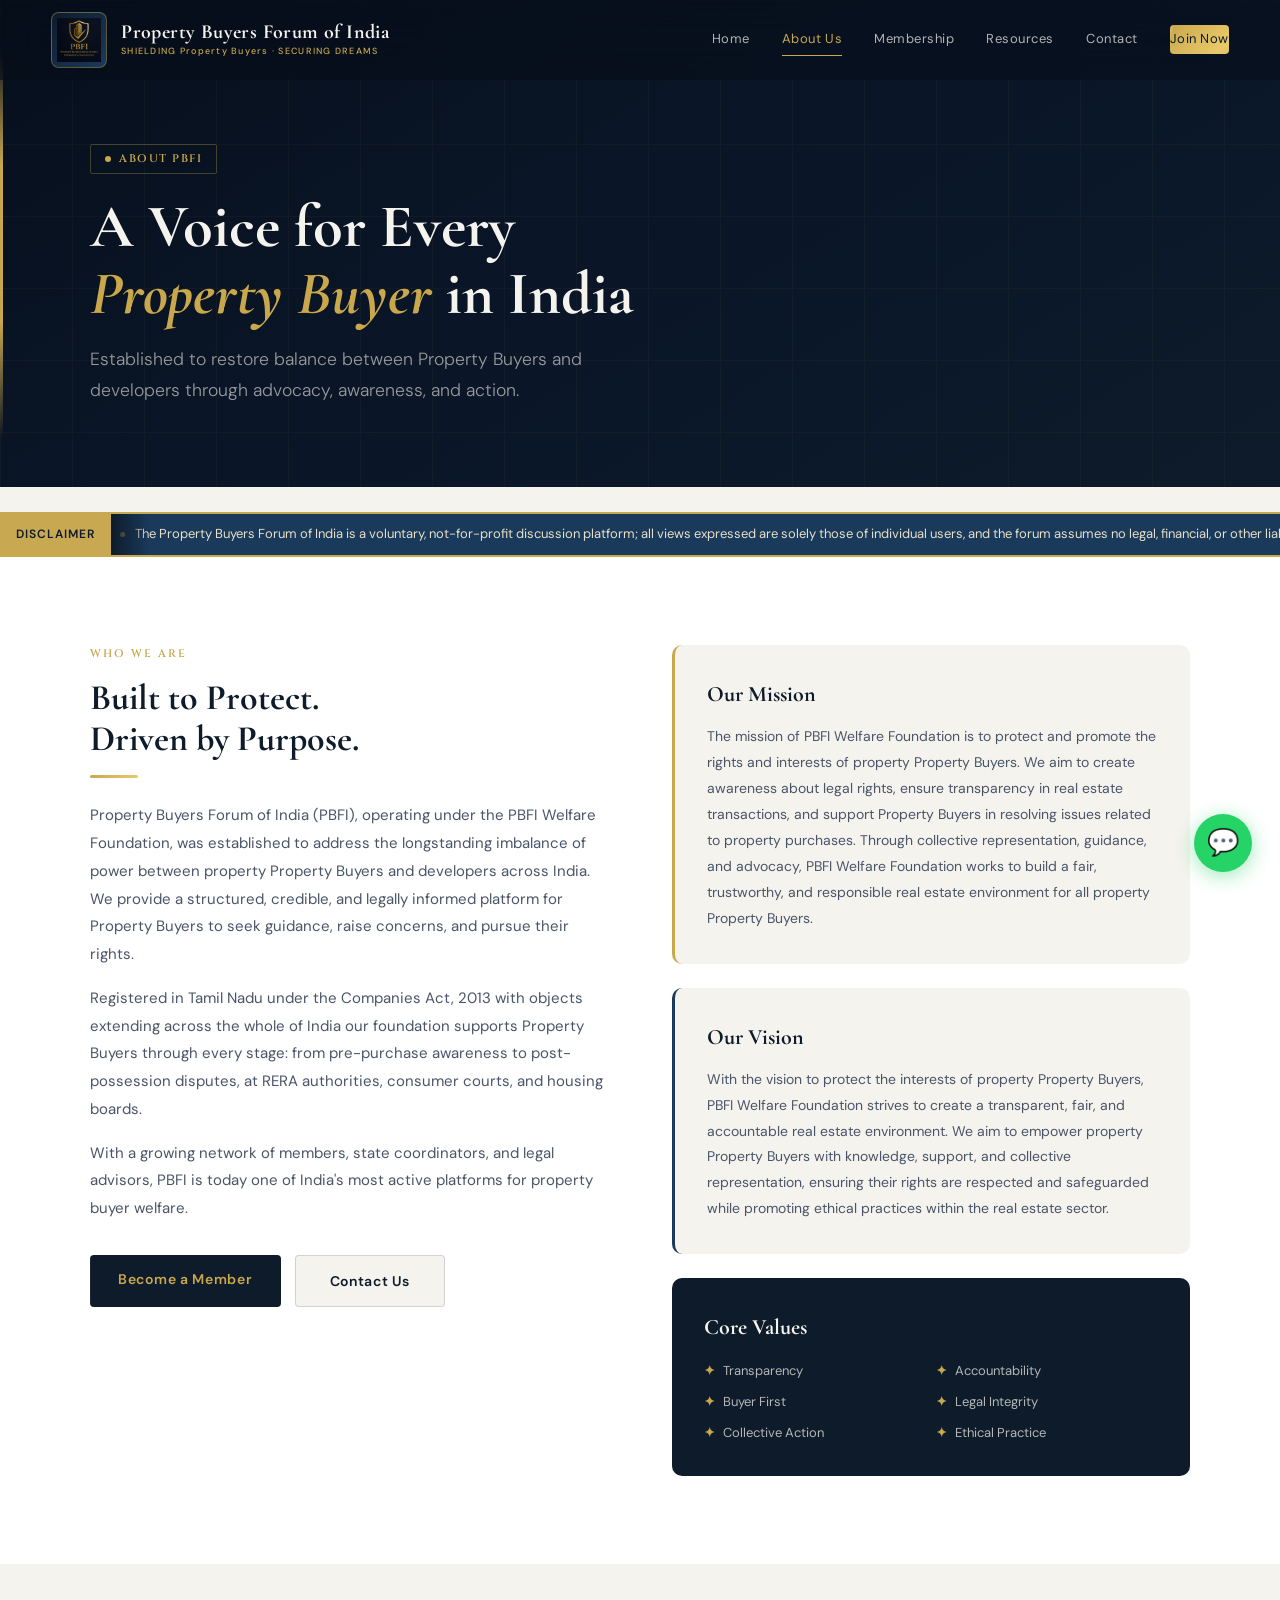
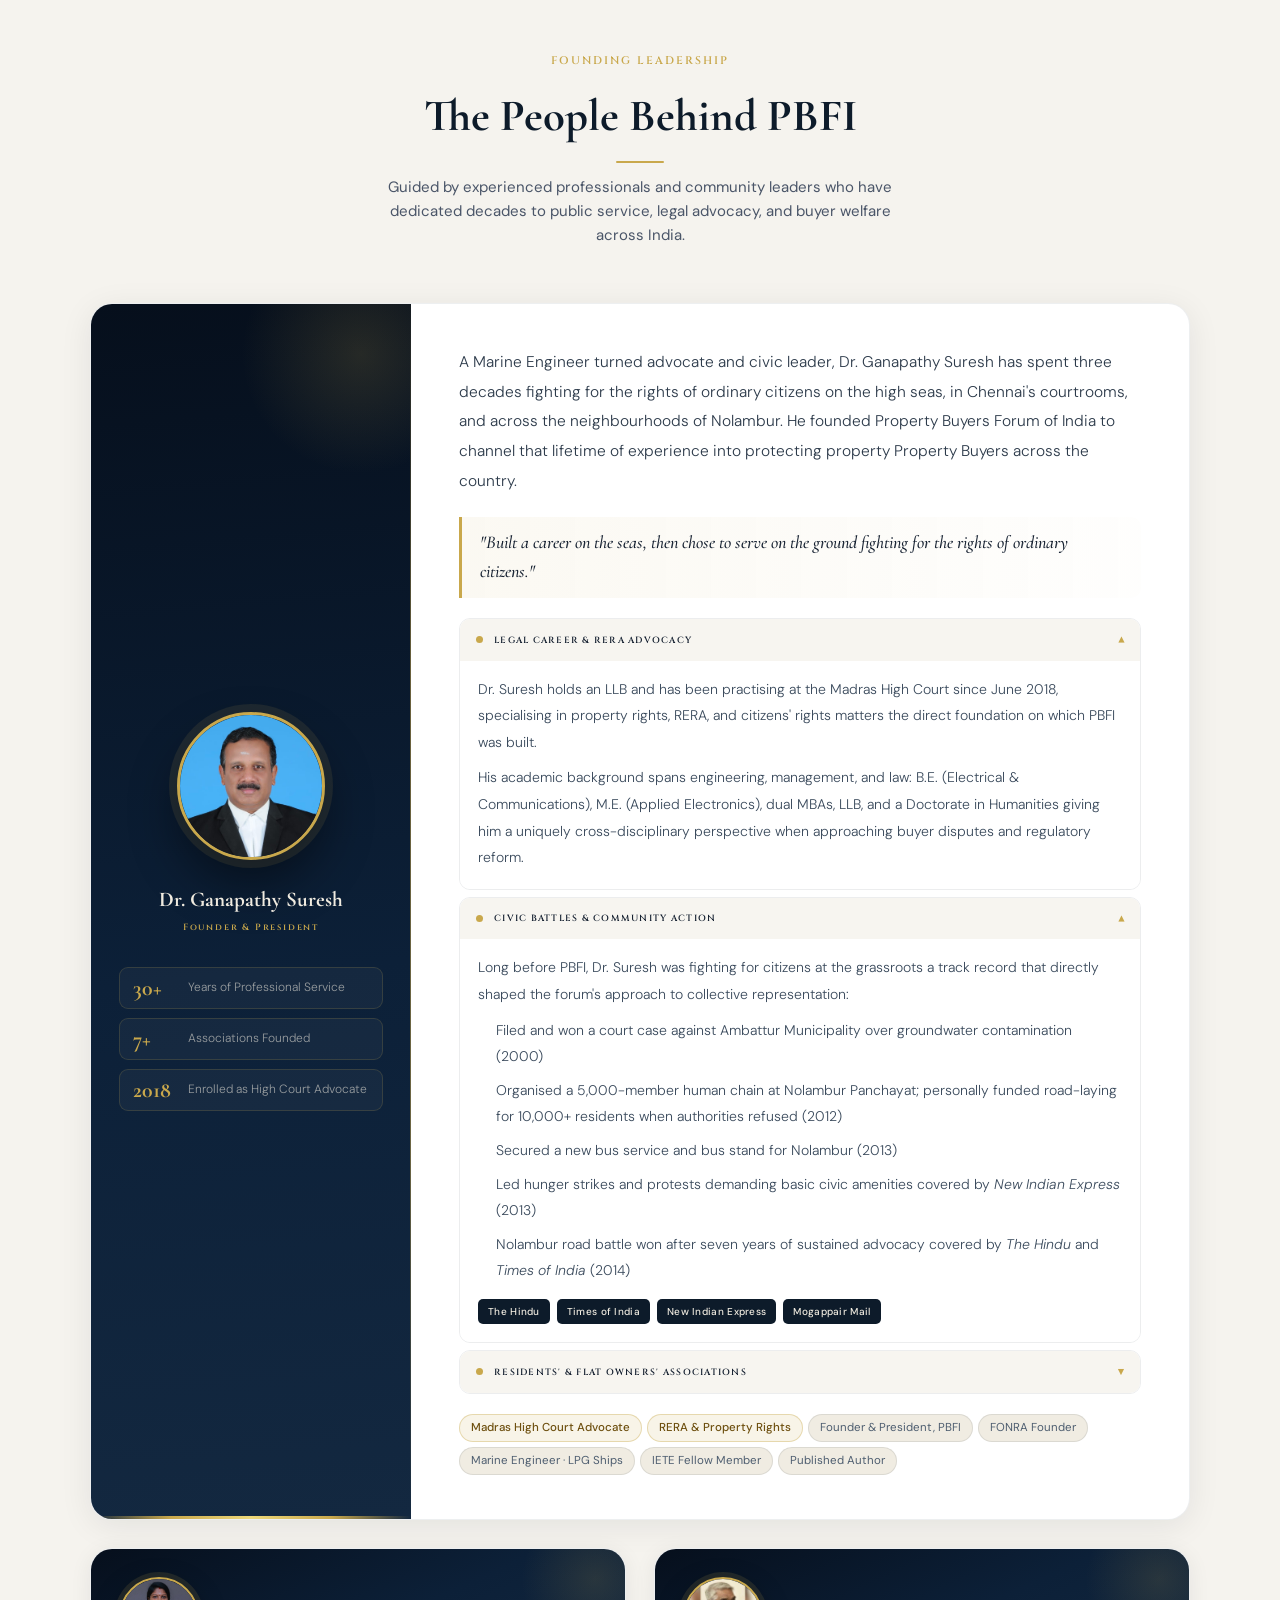
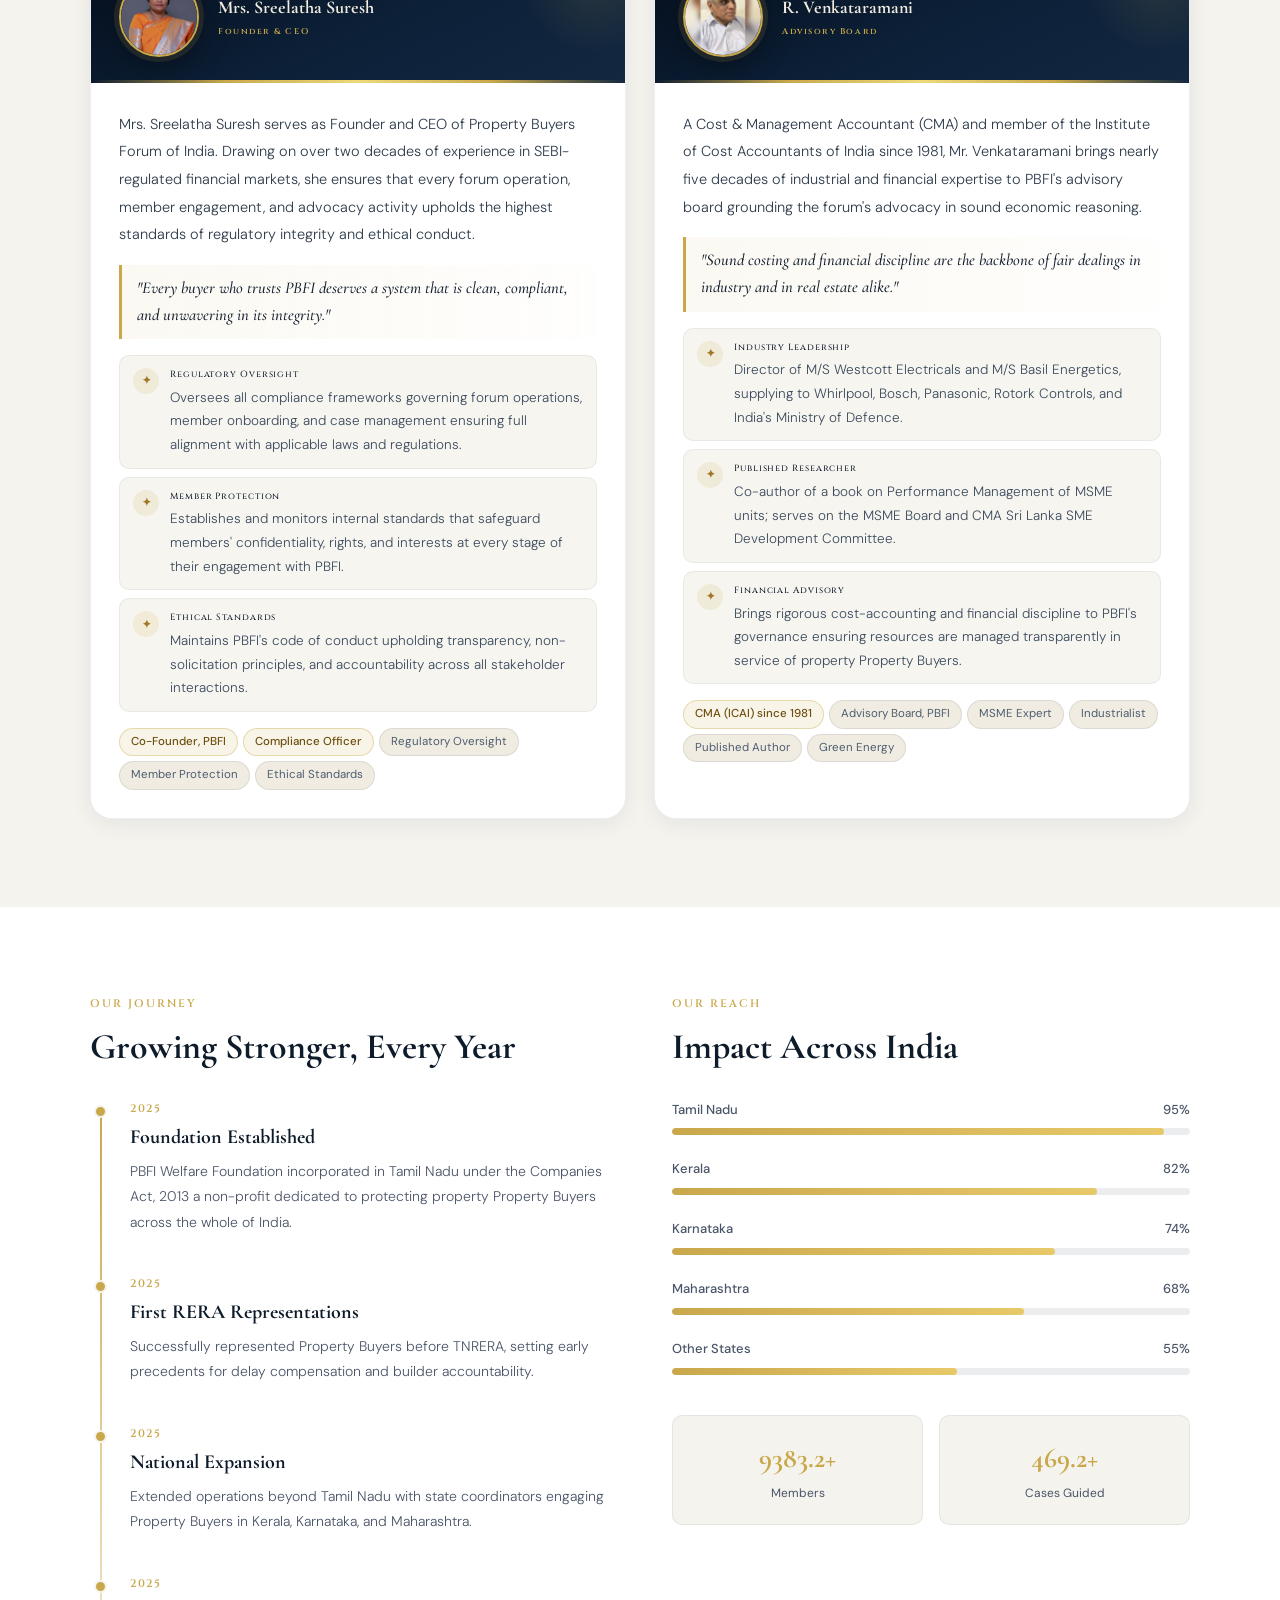
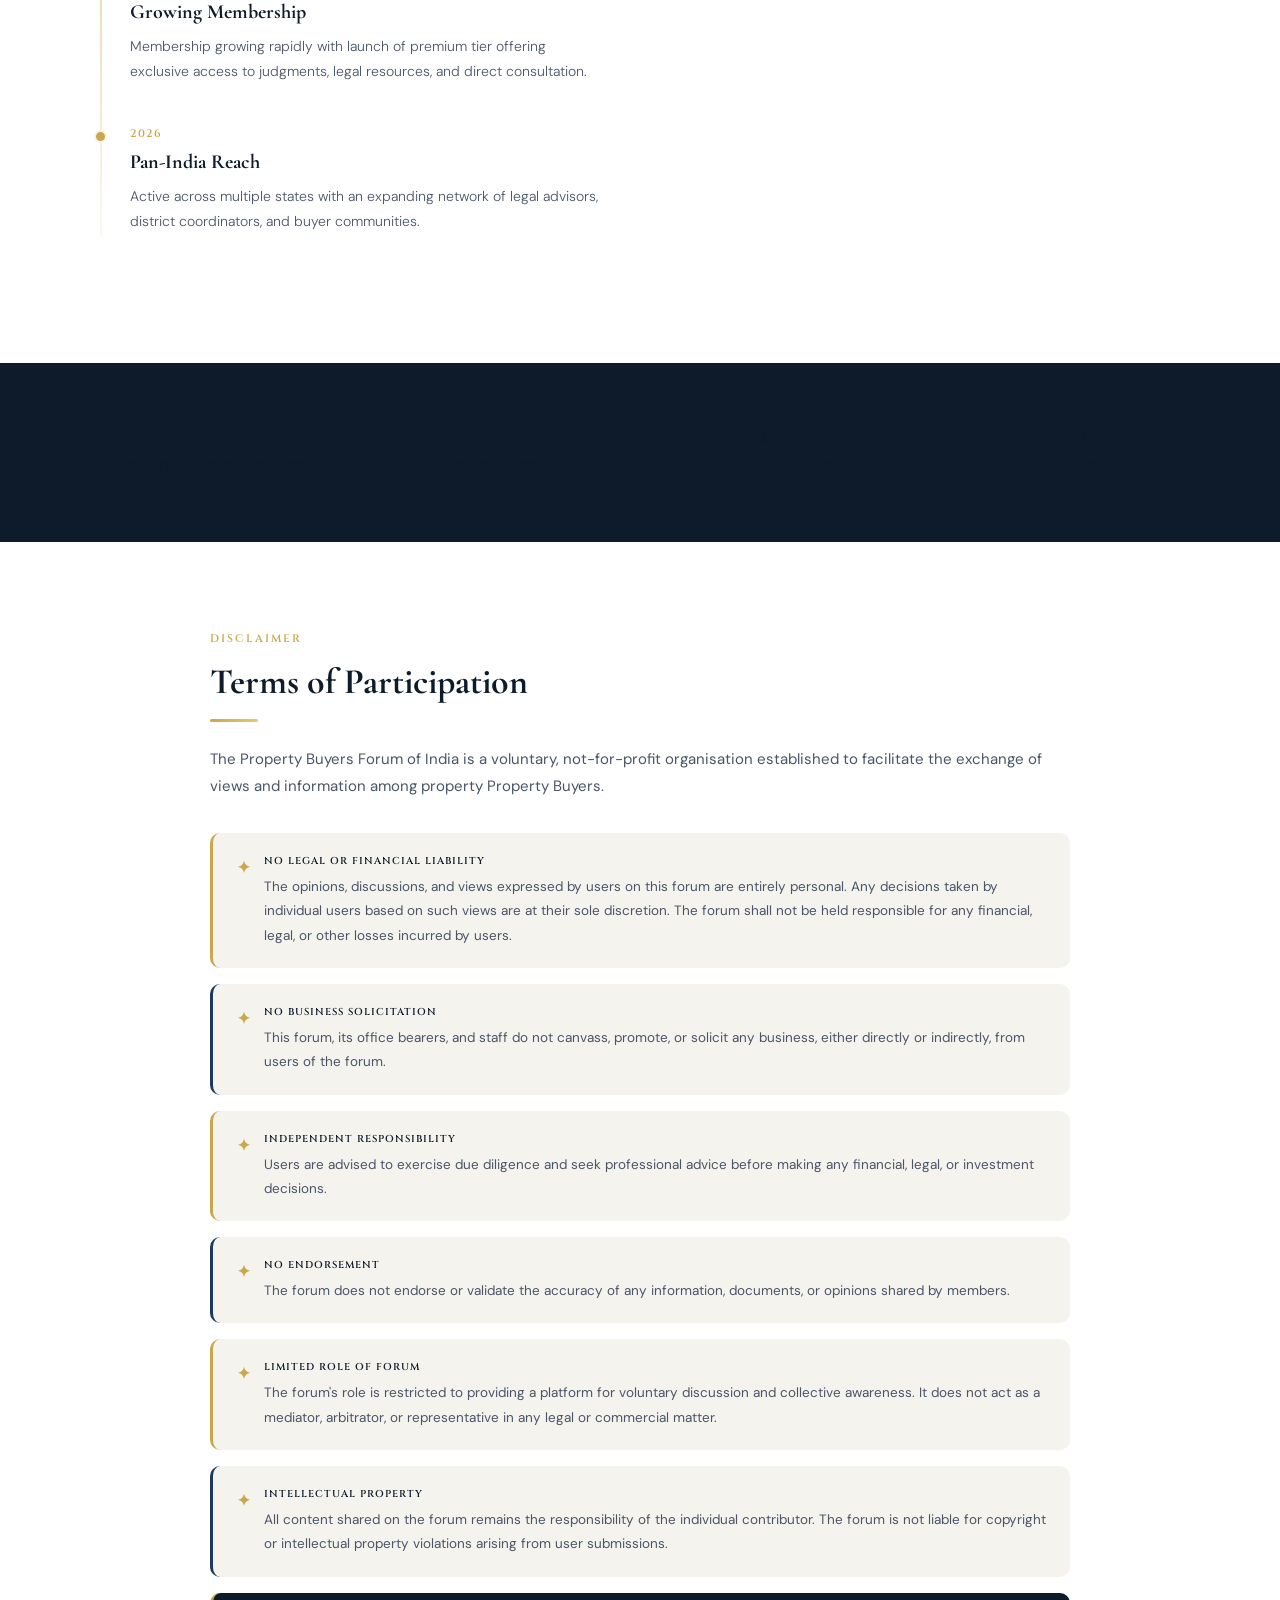
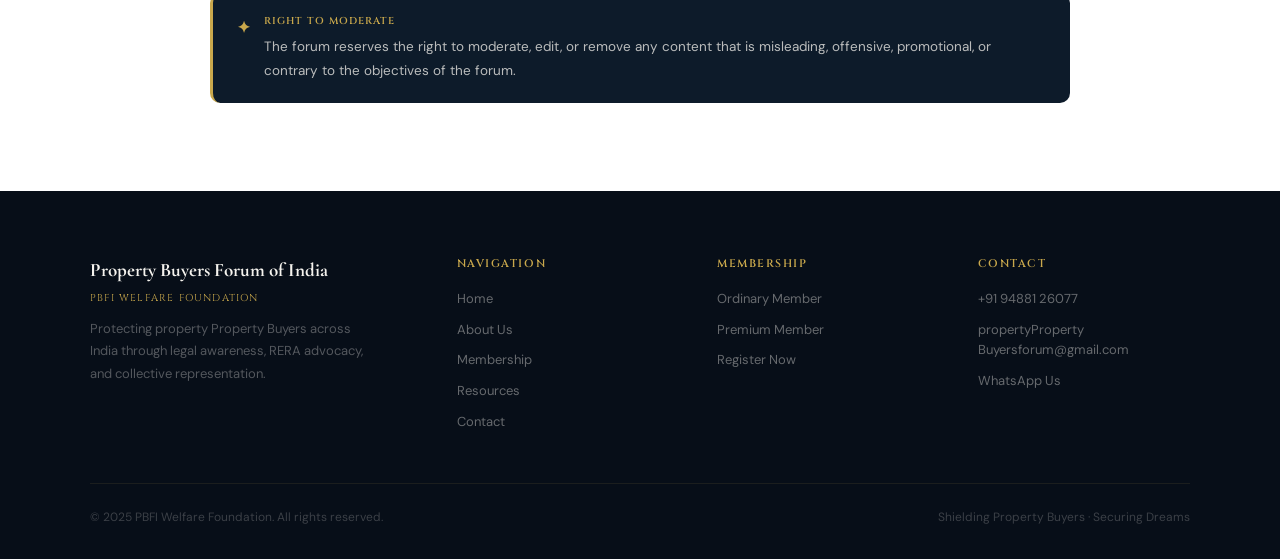
==== commit 50e8e694: "fix logo path" ====
--- a/about.html
+++ b/about.html
@@ -576,11 +576,11 @@
   <div class="ticker-track">
     <span class="ticker-text">
       <span class="ticker-dot"></span>
-      The Property Property Buyers Forum of India is a voluntary, not-for-profit discussion platform; all views expressed are solely those of individual users, and the forum assumes no legal, financial, or other liability arising from reliance on such information.
+      The Property Buyers Forum of India is a voluntary, not-for-profit discussion platform; all views expressed are solely those of individual users, and the forum assumes no legal, financial, or other liability arising from reliance on such information.
     </span>
     <span class="ticker-text">
       <span class="ticker-dot"></span>
-      The Property Property Buyers Forum of India is a voluntary, not-for-profit discussion platform; all views expressed are solely those of individual users, and the forum assumes no legal, financial, or other liability arising from reliance on such information.
+      The Property Buyers Forum of India is a voluntary, not-for-profit discussion platform; all views expressed are solely those of individual users, and the forum assumes no legal, financial, or other liability arising from reliance on such information.
     </span>
   </div>
 </div>
@@ -935,7 +935,7 @@
       <span style="font-family:'Cinzel',serif;color:#C9A84C;font-size:11px;letter-spacing:0.18em;font-weight:600;display:block;margin-bottom:14px">DISCLAIMER</span>
       <h2 style="font-family:'Cormorant Garamond',serif;font-size:clamp(1.7rem,2.8vw,2.4rem);margin-bottom:1rem;line-height:1.15">Terms of Participation</h2>
       <div class="gold-divider"></div>
-      <p style="font-size:15px;color:#4A5568;line-height:1.85;margin-bottom:2rem">The Property Property Buyers Forum of India is a voluntary, not-for-profit organisation established to facilitate the exchange of views and information among property Property Buyers.</p>
+      <p style="font-size:15px;color:#4A5568;line-height:1.85;margin-bottom:2rem">The Property Buyers Forum of India is a voluntary, not-for-profit organisation established to facilitate the exchange of views and information among property Property Buyers.</p>
       <div style="display:flex;flex-direction:column;gap:1rem">
         <div style="background:#F5F3EE;border-radius:10px;padding:1.25rem 1.5rem;border-left:3px solid #C9A84C;display:flex;gap:14px;align-items:flex-start">
           <span style="color:#C9A84C;font-weight:700;font-size:16px;flex-shrink:0;margin-top:2px">✦</span>
